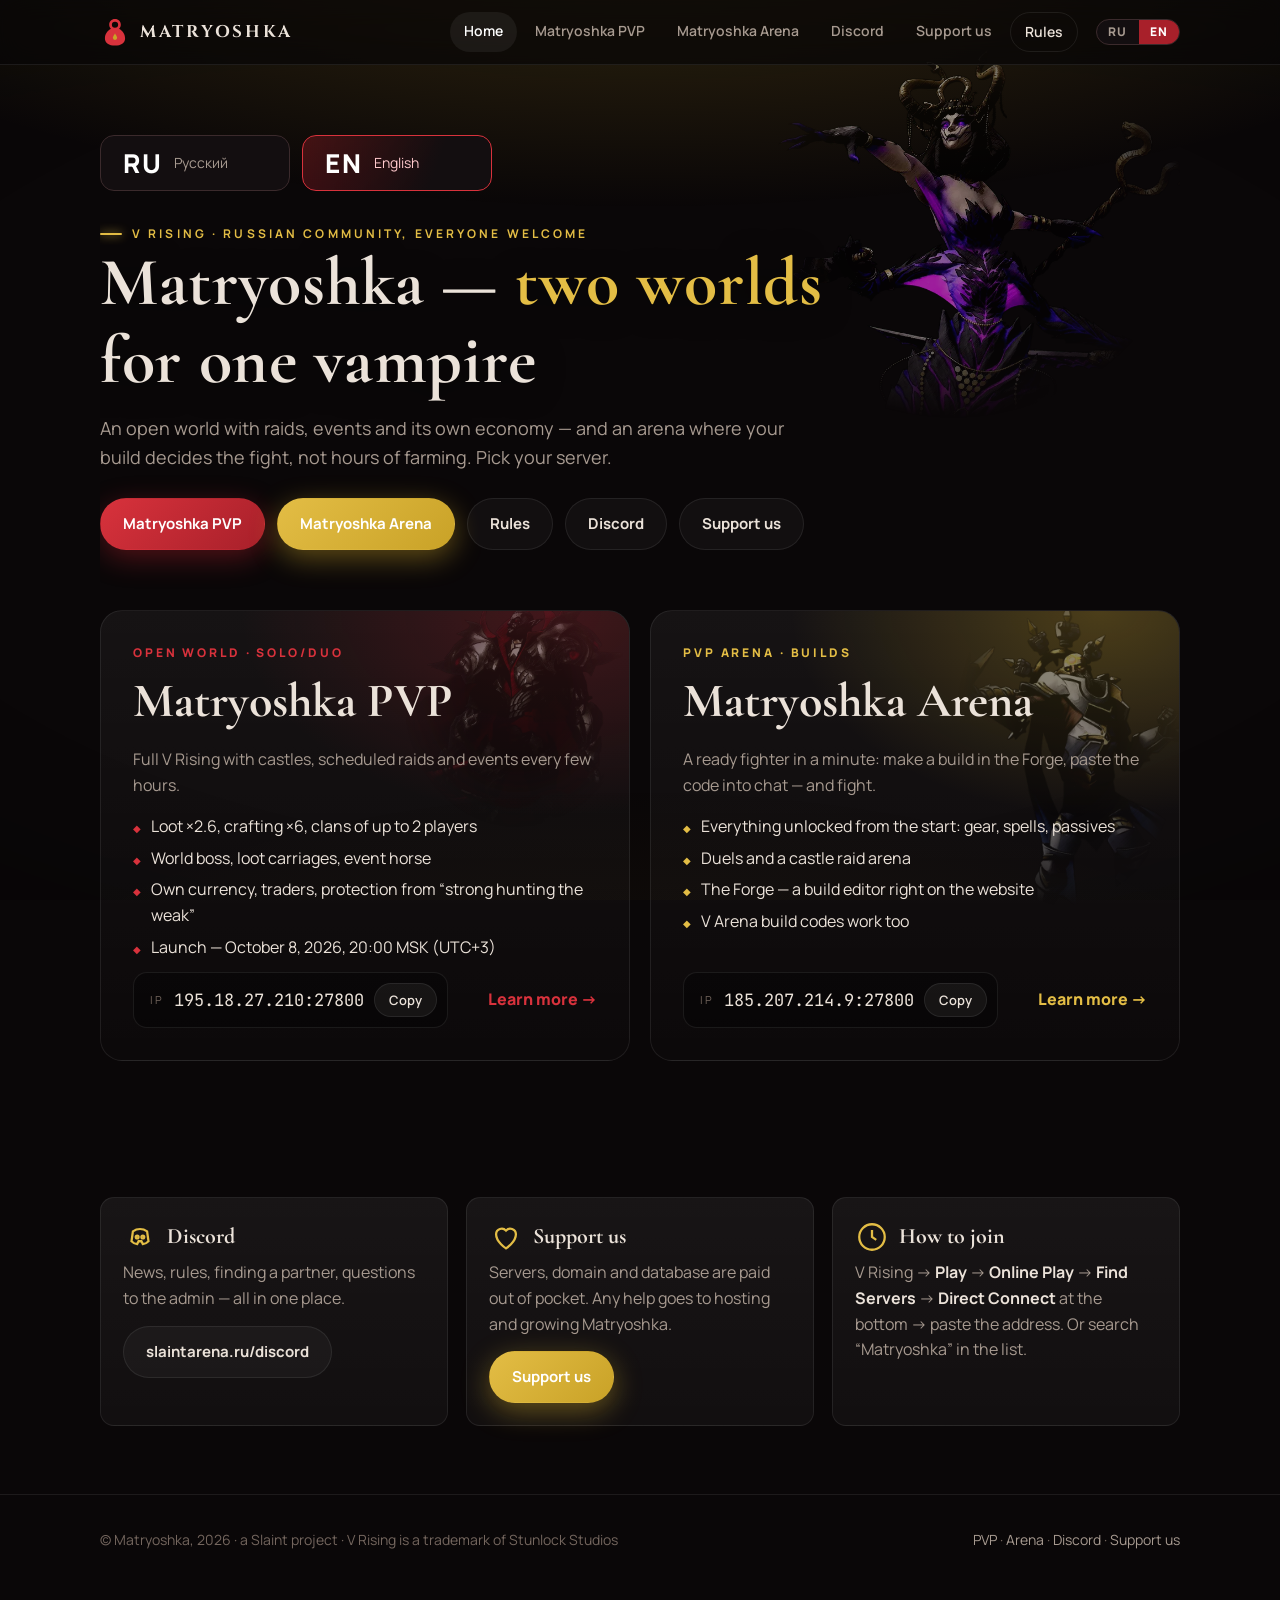
==== index.html @ ec55a661 "Сайт v2: новый облик, страница правил" ====
<!doctype html>
<html lang="ru">
<head>
<meta charset="utf-8">
<meta name="viewport" content="width=device-width, initial-scale=1">
<title>Матрёшка — серверы V Rising</title>
<meta name="description" content="Матрёшка — проект серверов V Rising: Матрёшка PVP (открытый мир) и Матрёшка Arena (PvP-арена с Кузницей сборок).">
<meta property="og:title" content="Матрёшка — серверы V Rising">
<meta property="og:description" content="Открытый мир PVP и арена. Адреса, ивенты, команды, Discord.">
<link rel="icon" href="assets/mark.svg" type="image/svg+xml">
<link rel="alternate" hreflang="ru" href="https://slaintarena.ru/">
<link rel="alternate" hreflang="en" href="https://slaintarena.ru/en/">
<link rel="preconnect" href="https://fonts.googleapis.com">
<link rel="stylesheet" href="https://fonts.googleapis.com/css2?family=Cinzel:wght@700&family=Cormorant+Garamond:wght@600;700&family=Manrope:wght@400;600;700;800&family=JetBrains+Mono:wght@500&display=swap">
<link rel="stylesheet" href="assets/site.css?v=20261006d">
</head>
<body class="home">
<svg width="0" height="0" style="position:absolute" aria-hidden="true">
  <symbol id="doll" viewBox="0 0 64 64">
    <path fill="currentColor" fill-rule="evenodd" d="M32 4C24.3 4 19.6 9.6 19.6 16.3c0 3.7 1.5 6.8 3.8 9C15.7 29.2 10.5 37 10.5 45.7 10.5 54.8 19.2 61 32 61s21.5-6.2 21.5-15.3c0-8.7-5.2-16.5-12.9-20.4 2.3-2.2 3.8-5.3 3.8-9C44.4 9.6 39.7 4 32 4zM25.3 16.6a6.7 6.2 0 1 1 13.4 0 6.7 6.2 0 1 1-13.4 0z"/>
    <path style="fill:var(--doll-drop,#0a0708)" d="M32 34.5c-1.2 3.4-4.6 6.3-4.6 9.8a4.6 4.6 0 0 0 9.2 0c0-3.5-3.4-6.4-4.6-9.8z"/>
  </symbol>
</svg>

<header class="top">
  <div class="wrap">
    <a class="brand" href="./"><svg class="brand-mark" style="color:var(--blood-lit)"><use href="#doll"/></svg><span class="brand-name">MATRYOSHKA</span></a>
    <button class="burger" aria-label="Меню">☰</button>
    <nav class="nav">
      <a href="./" class="on">Главная</a>
      <a href="pvp/" class="pvp-link">Матрёшка PVP</a>
      <a href="arena/" class="arena-link">Матрёшка Arena</a>
      <a href="discord/">Discord</a>
      <a href="https://www.donationalerts.com/r/sla1nt" target="_blank" rel="noopener">Поддержать проект</a>
      <a href="rules/" class="rules-link">Правила</a>
    </nav>
    <div class="lang-sw"><a href="./" data-lang="ru" class="on">RU</a><a href="en/" data-lang="en">EN</a></div>
  </div>
</header>

<main>
  <div class="wrap">
    <section class="hero">
      <img class="hero-art" src="assets/art/megara.webp" alt="" aria-hidden="true">
      <div class="lang-big" style="margin:0 0 26px"><a class="on" href="./" data-lang="ru"><b>RU</b><span>Русский</span></a><a href="en/" data-lang="en"><b>EN</b><span>English</span></a></div>
      <div class="kicker">V Rising · русскоязычный проект</div>
      <h1>Матрёшка — <span class="accent">два мира</span><br>одного вампира</h1>
      <p class="lead">Открытый мир с рейдами, ивентами и своей экономикой — и арена, где бой решает
        сборка, а не часы фарма. Выбирай свой сервер.</p>
      <div class="hero-actions">
        <a class="btn main" href="pvp/" style="--hue:var(--blood);--hue-lit:var(--blood-lit)">Матрёшка PVP</a>
        <a class="btn main" href="arena/">Матрёшка Arena</a>
        <a class="btn hero-rules" href="rules/">Правила</a>
        <a class="btn" href="discord/">Discord</a>
        <a class="btn" href="https://www.donationalerts.com/r/sla1nt" target="_blank" rel="noopener">Поддержать проект</a>
      </div>
    </section>

    <section style="padding-top:20px">
      <div class="projects">
        <a class="project p-pvp" href="pvp/">
          <img class="p-art" src="assets/art/dracula.webp" alt="" aria-hidden="true">
          <div class="tag">Открытый мир · Solo/Duo</div>
          <h2>Матрёшка PVP</h2>
          <p>Полный V Rising с замками, рейдами по расписанию и ивентами каждые несколько часов.</p>
          <ul>
            <li>Добыча ×2,6, крафт ×6, кланы до 2 игроков</li>
            <li>Мировой босс, повозки с добычей, ивент-лошадь</li>
            <li>Своя валюта, торговцы, защита от «сильных за слабыми»</li>
            <li>Старт — 8 октября 2026, 20:00 МСК</li>
          </ul>
          <div class="go">
            <div class="addr" onclick="event.preventDefault()"><span class="label">IP</span><span class="ip">195.18.27.210:27800</span><button class="copy" data-copy="195.18.27.210:27800">Копировать</button></div>
            <span class="more">Подробнее →</span>
          </div>
        </a>

        <a class="project p-arena" href="arena/">
          <img class="p-art" src="assets/art/solarus.webp" alt="" aria-hidden="true">
          <div class="tag">PvP-арена · сборки</div>
          <h2>Матрёшка Arena</h2>
          <p>Готовый боец за минуту: собери сборку в Кузнице, вставь код в чат — и в бой.</p>
          <ul>
            <li>Всё открыто сразу: снаряжение, заклинания, пассивки</li>
            <li>Дуэли и рейд-арена замков</li>
            <li>Кузница — конструктор сборки прямо на сайте</li>
            <li>Коды сборок V Arena тоже подходят</li>
          </ul>
          <div class="go">
            <div class="addr" onclick="event.preventDefault()"><span class="label">IP</span><span class="ip">185.207.214.9:27800</span><button class="copy" data-copy="185.207.214.9:27800">Копировать</button></div>
            <span class="more">Подробнее →</span>
          </div>
        </a>
      </div>
    </section>

    <section>
      <div class="grid g3">
        <div class="card">
          <h3><svg class="ico" viewBox="0 0 24 24" fill="none" stroke="currentColor" stroke-width="1.6"><path d="M7 8c3-2 7-2 10 0l1 7c-1 1-2 2-4 2l-1-2h-2l-1 2c-2 0-3-1-4-2z"/><circle cx="10" cy="12" r="1"/><circle cx="14" cy="12" r="1"/></svg>Discord</h3>
          <p>Новости, правила, поиск напарника, вопросы админу — всё в одном месте.</p>
          <p style="margin-top:14px"><a class="btn" href="discord/">slaintarena.ru/discord</a></p>
        </div>
        <div class="card">
          <h3><svg class="ico" viewBox="0 0 24 24" fill="none" stroke="currentColor" stroke-width="1.6"><path d="M12 20s-7-4.5-7-10a4 4 0 0 1 7-2.5A4 4 0 0 1 19 10c0 5.5-7 10-7 10z"/></svg>Поддержать проект</h3>
          <p>Сервера, домен и база оплачиваются из своего кармана. Любая помощь идёт на аренду и развитие Матрёшки.</p>
          <p style="margin-top:14px"><a class="btn main" href="https://www.donationalerts.com/r/sla1nt" target="_blank" rel="noopener">Поддержать проект</a></p>
        </div>
        <div class="card">
          <h3><svg class="ico" viewBox="0 0 24 24" fill="none" stroke="currentColor" stroke-width="1.6"><circle cx="12" cy="12" r="9"/><path d="M12 7v5l3 2"/></svg>Как зайти</h3>
          <p>V Rising → <b>Играть</b> → <b>Онлайн</b> → <b>Найти сервер</b> → внизу <b>Прямое подключение</b> → вставить адрес. Или найти «Matryoshka» в списке.</p>
        </div>
      </div>
    </section>
  </div>
</main>

<footer class="foot">
  <div class="wrap">
    <span>© Матрёшка, 2026 · проект Slaint · V Rising — торговая марка Stunlock Studios</span>
    <span><a href="pvp/">PVP</a> · <a href="arena/">Arena</a> · <a href="discord/">Discord</a> · <a href="https://www.donationalerts.com/r/sla1nt" target="_blank" rel="noopener">Поддержать проект</a></span>
  </div>
</footer>
<script src="assets/site.js?v=20261006d"></script>
</body>
</html>
---- assets/site.css ----
/* ---------------------------------------------------------------------------
   Матрёшка — общий облик сайта (06.10.2026).

   Продолжение Кузницы: почти чёрный тёплый фон, свет факела сверху, тонкие
   рамки с фаской. Два проекта — два цвета:
     PVP   — багровый (кровь, открытый мир);
     Arena — золото (арена, Кузница).
   Заголовки — Cormorant Garamond (кириллица; Cinzel из Кузницы её не знает),
   знак MATRYOSHKA — Cinzel, текст — Manrope, моноширинный — JetBrains Mono.
--------------------------------------------------------------------------- */
:root{
  --ground:#0a0708; --ground2:#060405;
  --surface:#130e10; --surface2:#1a1316; --raised:#241a1d;
  --line:#3b2a2c; --line-soft:#241a1c;
  --text:#ebe2d9; --muted:#a79a90; --dim:#74665e;
  --gold:#c9a227; --gold-lit:#e3bd45; --gold-dim:#8a6f22;
  --blood:#a8202a; --blood-lit:#d8323c;
  --hue:var(--gold); --hue-lit:var(--gold-lit);
  --r:3px;
  --wrap:1120px;
}
body.pvp{ --hue:var(--blood); --hue-lit:var(--blood-lit); }
body.arena{ --hue:var(--gold); --hue-lit:var(--gold-lit); }

*{box-sizing:border-box}
html{scroll-behavior:smooth; scroll-padding-top:76px}
body{
  margin:0; background:var(--ground); color:var(--text);
  font-family:Manrope,"Segoe UI",system-ui,sans-serif; font-size:16px; line-height:1.6;
  -webkit-font-smoothing:antialiased; overflow-x:hidden;
}
body::before{
  content:""; position:fixed; inset:0; pointer-events:none; z-index:0;
  background:
    radial-gradient(120% 60% at 50% -14%, color-mix(in srgb, var(--hue) 26%, transparent), transparent 62%),
    radial-gradient(90% 55% at 50% 120%, rgba(201,162,39,.06), transparent 60%),
    radial-gradient(140% 100% at 50% 50%, transparent 45%, rgba(0,0,0,.6));
}
a{color:var(--hue-lit); text-decoration:none}
a:hover{text-decoration:underline}
.wrap{max-width:var(--wrap); margin:0 auto; padding:0 20px; position:relative; z-index:1}
main{position:relative; z-index:1}

/* --- шапка --- */
.top{
  position:sticky; top:0; z-index:20;
  background:linear-gradient(to bottom, rgba(10,7,8,.96), rgba(10,7,8,.86));
  backdrop-filter:blur(6px); border-bottom:1px solid var(--line-soft);
}
.top .wrap{display:flex; align-items:center; gap:18px; height:64px}
.brand{display:flex; align-items:center; gap:10px; color:var(--text); text-decoration:none!important}
.brand-mark{width:30px; height:30px; flex:none; --doll-drop:var(--gold)}
.big-mark{--doll-drop:transparent}
.brand-name{font-family:Cinzel,Georgia,serif; font-weight:700; letter-spacing:.16em; font-size:17px}
.brand-sub{font-size:11px; letter-spacing:.24em; color:var(--hue-lit); text-transform:uppercase; margin-left:2px}
.nav{display:flex; gap:4px; margin-left:auto; flex-wrap:wrap}
.nav a{
  color:var(--muted); padding:8px 12px; border-radius:var(--r); font-size:14px; font-weight:600;
  text-decoration:none; transition:color .15s, background .15s;
}
.nav a:hover{color:var(--text); background:var(--surface2)}
.nav a.on{color:var(--text); background:var(--raised); box-shadow:inset 0 -2px 0 var(--hue)}
.nav a.pvp-link.on{box-shadow:inset 0 -2px 0 var(--blood-lit)}
.nav a.arena-link.on{box-shadow:inset 0 -2px 0 var(--gold)}
.burger{display:none; margin-left:auto; background:none; border:1px solid var(--line); color:var(--text);
  border-radius:var(--r); padding:6px 10px; font:inherit; cursor:pointer}

/* --- заголовки и текст --- */
h1,h2,h3{font-family:"Cormorant Garamond",Georgia,serif; font-weight:700; line-height:1.15; margin:0}
h1{font-size:clamp(40px, 6vw, 68px); letter-spacing:.01em}
h2{font-size:clamp(28px, 3.4vw, 38px); margin-bottom:6px}
h3{font-size:22px; margin-bottom:4px}
.kicker{font-size:12px; font-weight:700; letter-spacing:.26em; text-transform:uppercase; color:var(--hue-lit)}
.lead{font-size:18px; color:var(--muted); max-width:720px}
.muted{color:var(--muted)} .dim{color:var(--dim)}
.mono{font-family:"JetBrains Mono",monospace}
p{margin:.6em 0}

section{padding:56px 0; border-top:1px solid var(--line-soft)}
section:first-of-type{border-top:0}
.sec-head{margin-bottom:26px}
.sec-head p{margin:6px 0 0; color:var(--muted); max-width:760px}

/* --- главный экран --- */
.hero{padding:70px 0 40px; text-align:left}
.hero h1 .accent{color:var(--hue-lit)}
.hero .lead{margin-top:14px}
.hero-actions{display:flex; gap:12px; flex-wrap:wrap; margin-top:26px}

/* --- кнопки --- */
.btn{
  display:inline-flex; align-items:center; gap:8px; padding:12px 18px; border-radius:var(--r);
  border:1px solid var(--line); background:var(--surface2); color:var(--text); font-weight:700; font-size:15px;
  cursor:pointer; text-decoration:none!important; transition:border-color .15s, background .15s, transform .1s;
  font-family:inherit;
}
.btn:hover{border-color:var(--hue); background:var(--raised)}
.btn:active{transform:translateY(1px)}
.btn.main{background:linear-gradient(180deg, var(--hue-lit), var(--hue)); border-color:var(--hue-lit); color:#160c0d}
.btn.main:hover{filter:brightness(1.08)}
.btn svg{width:18px; height:18px}

/* --- карточки --- */
.card{
  position:relative; background:linear-gradient(180deg, var(--surface2), var(--surface));
  border:1px solid var(--line); border-radius:var(--r); padding:22px;
}
.card::before, .card::after{ /* уголки, как у ячеек в игре */
  content:""; position:absolute; width:10px; height:10px; border:1px solid var(--hue); opacity:.7;
}
.card::before{top:-1px; left:-1px; border-right:0; border-bottom:0}
.card::after{bottom:-1px; right:-1px; border-left:0; border-top:0}
.grid{display:grid; gap:16px}
.g2{grid-template-columns:repeat(2, minmax(0,1fr))}
.g3{grid-template-columns:repeat(3, minmax(0,1fr))}
.g4{grid-template-columns:repeat(4, minmax(0,1fr))}
.card h3{display:flex; align-items:center; gap:10px}
.card .ico{width:34px; height:34px; flex:none; color:var(--hue-lit)}
.card p{color:var(--muted); margin:.4em 0 0}
.card ul{margin:.5em 0 0; padding-left:1.1em; color:var(--muted)}
.card li{margin:.25em 0}
.card b, .card strong{color:var(--text)}

/* --- два проекта на главной --- */
.projects{display:grid; grid-template-columns:1fr 1fr; gap:20px}
.project{
  position:relative; overflow:hidden; display:flex; flex-direction:column; gap:12px;
  padding:32px; min-height:420px; border-radius:var(--r); border:1px solid var(--line);
  background:linear-gradient(180deg, var(--surface2), var(--ground2)); color:var(--text);
  text-decoration:none!important; transition:border-color .2s, transform .2s;
}
.project:hover{transform:translateY(-3px)}
.project.p-pvp{--hue:var(--blood); --hue-lit:var(--blood-lit)}
.project.p-arena{--hue:var(--gold); --hue-lit:var(--gold-lit)}
.project:hover{border-color:var(--hue)}
.project::before{
  content:""; position:absolute; inset:0; pointer-events:none;
  background:radial-gradient(90% 70% at 85% 0%, color-mix(in srgb, var(--hue) 30%, transparent), transparent 65%);
}
.project > *{position:relative}
.project .tag{font-size:12px; font-weight:800; letter-spacing:.24em; text-transform:uppercase; color:var(--hue-lit)}
.project h2{font-size:clamp(34px, 4vw, 48px)}
.project p{color:var(--muted); margin:0}
.project ul{margin:4px 0 0; padding:0; list-style:none; display:grid; gap:6px}
.project li{display:flex; gap:10px; color:var(--text)}
.project li::before{content:"◆"; color:var(--hue-lit); font-size:10px; margin-top:6px}
.project .go{margin-top:auto; display:flex; align-items:center; justify-content:space-between; gap:12px; flex-wrap:wrap}
.project .go span.more{font-weight:800; color:var(--hue-lit)}
.big-mark{position:absolute; right:-30px; bottom:-30px; width:240px; height:240px; opacity:.07; color:var(--hue-lit)}

/* --- адрес сервера --- */
.addr{
  display:flex; align-items:center; gap:10px; flex-wrap:wrap;
  background:var(--ground2); border:1px solid var(--line); border-radius:var(--r); padding:10px 12px;
}
.addr .label{font-size:11px; letter-spacing:.2em; text-transform:uppercase; color:var(--dim)}
.addr .ip{font-family:"JetBrains Mono",monospace; font-size:17px; color:var(--text)}
.copy{
  margin-left:auto; background:var(--raised); border:1px solid var(--line); color:var(--text);
  border-radius:var(--r); padding:6px 10px; font:600 13px Manrope,sans-serif; cursor:pointer;
}
.copy:hover{border-color:var(--hue)}
.copy.done{border-color:#4caf50; color:#9be29f}

/* --- факты (цифры сервера) --- */
.facts{display:grid; grid-template-columns:repeat(auto-fit, minmax(150px, 1fr)); gap:12px}
.fact{background:var(--surface); border:1px solid var(--line-soft); border-radius:var(--r); padding:14px 16px}
.fact .v{font-family:"Cormorant Garamond",Georgia,serif; font-size:32px; font-weight:700; color:var(--hue-lit); line-height:1}
.fact .k{font-size:13px; color:var(--muted); margin-top:6px}

/* --- шаги --- */
.steps{counter-reset:s; display:grid; gap:12px}
.step{counter-increment:s; display:grid; grid-template-columns:44px 1fr; gap:14px; align-items:start}
.step::before{
  content:counter(s); width:44px; height:44px; display:grid; place-items:center;
  font-family:"Cormorant Garamond",serif; font-size:24px; font-weight:700; color:var(--hue-lit);
  border:1px solid var(--hue); border-radius:var(--r); background:var(--surface);
}
.step b{display:block; font-size:17px}
.step span{color:var(--muted)}

/* --- расписание --- */
.sched{width:100%; border-collapse:collapse}
.sched th, .sched td{text-align:left; padding:12px 14px; border-bottom:1px solid var(--line-soft); vertical-align:top}
.sched th{font-size:12px; letter-spacing:.16em; text-transform:uppercase; color:var(--dim); font-weight:700}
.sched td.t{font-family:"JetBrains Mono",monospace; white-space:nowrap; color:var(--text)}
.sched .ev{font-weight:700}
.sched .sub{color:var(--muted); font-size:14px}
.chip{display:inline-block; font-family:"JetBrains Mono",monospace; font-size:13px; padding:2px 8px; margin:2px 4px 2px 0;
  border:1px solid var(--line); border-radius:var(--r); background:var(--ground2); color:var(--text)}
.chip.next{border-color:var(--hue-lit); color:var(--hue-lit); box-shadow:0 0 0 1px color-mix(in srgb, var(--hue) 40%, transparent)}
.next-box{display:flex; align-items:center; gap:14px; flex-wrap:wrap; margin-bottom:16px}
.next-box .when{font-family:"JetBrains Mono",monospace; color:var(--hue-lit)}

/* --- команды --- */
.cmd-tools{display:flex; gap:10px; flex-wrap:wrap; align-items:center; margin-bottom:14px}
.search{
  flex:1 1 260px; background:var(--ground2); border:1px solid var(--line); border-radius:var(--r);
  color:var(--text); padding:11px 14px; font:inherit;
}
.search:focus{outline:none; border-color:var(--hue)}
.filter{background:var(--surface2); border:1px solid var(--line); color:var(--muted); border-radius:var(--r);
  padding:8px 12px; font:600 13px Manrope,sans-serif; cursor:pointer}
.filter.on, .filter:hover{color:var(--text); border-color:var(--hue)}
.cmds{display:grid; gap:10px}
.cmd-group h3{margin:18px 0 10px; font-size:20px; color:var(--text)}
.cmd{
  display:grid; grid-template-columns:minmax(170px, 260px) 1fr; gap:16px; align-items:start;
  background:var(--surface); border:1px solid var(--line-soft); border-radius:var(--r); padding:12px 14px;
}
.cmd code{font-family:"JetBrains Mono",monospace; font-size:14px; color:var(--hue-lit); word-break:break-word}
.cmd code .arg{color:var(--muted)}
.cmd .al{display:block; font-size:12px; color:var(--dim); margin-top:3px}
.cmd .d{color:var(--muted)}
.cmd .d b{color:var(--text)}
.cmd-empty{color:var(--dim); padding:16px 0; display:none}

/* --- заметки --- */
.note{border-left:3px solid var(--hue); background:var(--surface); padding:12px 16px; border-radius:0 var(--r) var(--r) 0; color:var(--muted)}
.note b{color:var(--text)}
.badge{display:inline-block; font-size:11px; font-weight:800; letter-spacing:.14em; text-transform:uppercase;
  padding:3px 8px; border-radius:var(--r); border:1px solid var(--hue); color:var(--hue-lit); vertical-align:middle}
.badge.soon{border-color:var(--line); color:var(--dim)}

/* --- подвал --- */
.foot{border-top:1px solid var(--line-soft); padding:34px 0 50px; color:var(--dim); font-size:14px; position:relative; z-index:1}
.foot .wrap{display:flex; gap:18px; flex-wrap:wrap; align-items:center; justify-content:space-between}
.foot a{color:var(--muted)}

/* --- шапка: меню в «бургер», когда пункты с переключателем языка не влезают в строку (06.10) --- */
@media (max-width: 1080px){
  .burger{display:block}
  .nav{display:none; position:absolute; top:64px; left:0; right:0; flex-direction:column; gap:0;
    background:rgba(10,7,8,.98); border-bottom:1px solid var(--line); padding:8px 16px 14px}
  .nav.open{display:flex}
  .nav a{padding:12px 8px}
}

/* --- телефоны --- */
@media (max-width: 900px){
  .projects, .g3, .g4{grid-template-columns:1fr}
  .g2{grid-template-columns:1fr}
  .cmd{grid-template-columns:1fr; gap:6px}
}
@media (max-width: 760px){
  .wrap{padding:0 16px}
  .project{padding:24px; min-height:0}
  section{padding:42px 0}
  .hero{padding:48px 0 28px}
  .sched th:nth-child(3), .sched td:nth-child(3){display:none}
}

/* Язык (06.10): переключатель в шапке и крупный выбор на главной. */
.lang-sw{display:inline-flex; flex:none; border:1px solid var(--line); border-radius:999px; overflow:hidden; background:var(--surface)}
.lang-sw a{padding:6px 11px; font:800 12px/1 Manrope,sans-serif; letter-spacing:.1em; color:var(--muted); text-decoration:none!important}
.lang-sw a:hover{color:var(--text)}
.lang-sw a.on{background:var(--blood); color:#fff}
.lang-big{display:flex; gap:12px; flex-wrap:wrap; margin-top:26px}
.lang-big a{display:flex; align-items:center; gap:12px; min-width:190px; padding:14px 22px; border:1px solid var(--line); border-radius:14px;
  background:var(--surface); color:var(--text); text-decoration:none!important; transition:border-color .15s, transform .15s}
.lang-big a:hover{border-color:var(--blood-lit); transform:translateY(-2px)}
.lang-big a.on{border-color:var(--blood-lit); background:linear-gradient(110deg,rgba(168,32,42,.35),var(--surface) 70%)}
.lang-big b{font:800 26px/1 Manrope,sans-serif; letter-spacing:.06em; color:#fff}
.lang-big span{font-size:14px; color:var(--muted)}
.lang-big a.on span{color:#ffc9cc}
@media (max-width: 760px){
  .top .wrap{gap:10px}
  .lang-sw a{padding:6px 9px}
}
@media (max-width: 420px){
  .brand-sub{display:none}
  .brand-name{font-size:15px; letter-spacing:.12em}
}

/* ===========================================================================
   Облик v2 (06.10.2026, Алексей: «крутым, современным, не перегруженным»).
   Скругления вместо фасок, стеклянные карточки без уголков, больше воздуха между
   разделами, крупный арт босса на первом экране, кнопки-«таблетки» со свечением.
   Классы прежние — страницы правятся мало.
=========================================================================== */
:root{ --r:14px; --glass:rgba(255,255,255,.035); --glass2:rgba(255,255,255,.06); --edge:rgba(255,255,255,.08); }

section{padding:68px 0; border-top:0}
.sec-head{margin-bottom:32px}
.sec-head h2{letter-spacing:.005em}
.kicker{display:inline-flex; align-items:center; gap:10px}
.kicker::before{content:""; width:22px; height:2px; border-radius:2px; background:var(--hue-lit); box-shadow:0 0 10px var(--hue-lit)}

/* шапка */
.top{background:rgba(8,6,7,.72); backdrop-filter:blur(14px) saturate(1.2); border-bottom:1px solid var(--edge)}
.nav a{border-radius:999px; padding:8px 14px}
.nav a.on{background:var(--glass2); box-shadow:none; color:#fff}
.nav a.rules-link{color:var(--text); border:1px solid var(--edge)}
.nav a.rules-link:hover{border-color:var(--hue)}

/* кнопки */
.btn{border-radius:999px; padding:13px 22px; border-color:var(--edge); background:var(--glass)}
.btn:hover{background:var(--glass2); border-color:var(--hue)}
.btn.main{color:#fff; background:linear-gradient(135deg, var(--hue-lit), var(--hue)); border-color:transparent;
  box-shadow:0 8px 28px color-mix(in srgb, var(--hue) 45%, transparent)}
.btn.main:hover{filter:brightness(1.1); box-shadow:0 10px 36px color-mix(in srgb, var(--hue) 60%, transparent)}
body.arena .btn.main, .p-arena .btn.main{color:#1a1206}

/* карточки: стекло, без уголков */
.card{background:linear-gradient(180deg, var(--glass2), var(--glass)); border:1px solid var(--edge); border-radius:var(--r);
  transition:border-color .2s, transform .2s, box-shadow .2s}
.card::before, .card::after{display:none}
.card:hover{border-color:color-mix(in srgb, var(--hue) 55%, transparent); box-shadow:0 14px 40px rgba(0,0,0,.35)}
.grid{gap:18px}

/* адрес, цифры, чипы, заметки */
.addr{border-radius:14px; background:rgba(0,0,0,.35); border-color:var(--edge); padding:10px 10px 10px 16px}
.copy{border-radius:999px; padding:7px 14px; background:var(--glass2); border-color:var(--edge)}
.fact{border-radius:var(--r); background:var(--glass); border-color:var(--edge)}
.chip{border-radius:8px; background:rgba(0,0,0,.3); border-color:var(--edge)}
.note{border-radius:0 12px 12px 0; background:var(--glass)}
.badge{border-radius:999px}
.step::before{border-radius:12px; background:var(--glass)}

/* главный экран с артом босса */
.hero, .hero2{position:relative; overflow-x:clip}
.hero-art{position:absolute; z-index:0; pointer-events:none; right:-2%; top:-30px; width:min(46%, 560px); opacity:.6;
  -webkit-mask-image:radial-gradient(60% 62% at 50% 40%, #000 40%, transparent 78%);
          mask-image:radial-gradient(60% 62% at 50% 40%, #000 40%, transparent 78%);
  filter:saturate(1.05) contrast(1.05)}
.hero > *:not(.hero-art), .hero2 > *:not(.hero-art){position:relative; z-index:1}
.hero h1{text-shadow:0 4px 30px rgba(0,0,0,.6)}

/* PVP: Дракула фоном в карточке вайпа */
.wipe{overflow:hidden}
.wipe-art{position:absolute; right:-40px; top:-30px; height:150%; opacity:.42; pointer-events:none;
  -webkit-mask-image:linear-gradient(90deg, transparent, #000 45%); mask-image:linear-gradient(90deg, transparent, #000 45%)}
.wipe > *:not(.wipe-art){position:relative}

/* проекты на главной: арт в карточке */
.project{border-radius:22px; border-color:var(--edge); background:linear-gradient(180deg, rgba(255,255,255,.05), rgba(255,255,255,.01))}
.project:hover{box-shadow:0 20px 60px color-mix(in srgb, var(--hue) 25%, transparent)}
.project .p-art{position:absolute; right:-10px; top:-20px; width:46%; opacity:.4; pointer-events:none; transition:opacity .3s, transform .3s;
  -webkit-mask-image:radial-gradient(60% 60% at 50% 40%, #000 35%, transparent 78%);
          mask-image:radial-gradient(60% 60% at 50% 40%, #000 35%, transparent 78%)}
.project:hover .p-art{opacity:.6; transform:scale(1.03)}
.big-mark{display:none}

/* команды: две колонки на широком экране, тише */
.cmds{grid-template-columns:repeat(2, minmax(0,1fr)); gap:14px 18px; align-items:start}
.cmd-group{display:grid; gap:8px; align-content:start}
.cmd-group h3{margin:6px 0 4px}
.cmd{grid-template-columns:1fr; gap:4px; border-radius:12px; background:var(--glass); border-color:var(--edge)}
.cmd-empty{grid-column:1 / -1}
.search{border-radius:999px; background:rgba(0,0,0,.35); border-color:var(--edge); padding:12px 18px}
.filter{border-radius:999px; background:var(--glass); border-color:var(--edge)}

/* подвал */
.foot{border-top:1px solid var(--edge)}

/* «Все правила →» и прочие ссылки-стрелки */
.more-link{display:inline-flex; align-items:center; gap:8px; font-weight:800; color:var(--hue-lit)}
.more-link:hover{gap:12px; text-decoration:none}

/* страница правил */
.rules-tabs{display:flex; gap:8px; flex-wrap:wrap; margin:6px 0 28px}
.rules-tabs a{padding:9px 16px; border-radius:999px; border:1px solid var(--edge); background:var(--glass); color:var(--muted); font-weight:700; font-size:14px}
.rules-tabs a:hover{color:#fff; border-color:var(--hue); text-decoration:none}
.yn{display:grid; grid-template-columns:1fr 1fr; gap:18px}
.yn .card h3{font-family:Manrope,sans-serif; font-size:15px; font-weight:800; letter-spacing:.14em; text-transform:uppercase}
.yn .yes h3{color:#7ee08a} .yn .no h3{color:#ff6b72}
.yn .yes{border-color:rgba(126,224,138,.25)} .yn .no{border-color:rgba(255,107,114,.25)}
.yn ul{list-style:none; padding:0; margin:10px 0 0; display:grid; gap:10px}
.yn li{display:grid; grid-template-columns:22px 1fr; gap:8px; color:var(--text)}
.yn .yes li::before{content:"✓"; color:#7ee08a; font-weight:800}
.yn .no li::before{content:"✕"; color:#ff6b72; font-weight:800}
.yn li small{display:block; color:var(--muted); font-size:13.5px}
.draft{display:inline-block; font-size:11px; font-weight:800; letter-spacing:.14em; text-transform:uppercase; padding:4px 10px;
  border-radius:999px; border:1px dashed var(--line); color:var(--dim)}
.rule-list{counter-reset:r; display:grid; gap:12px}
.rule-list .card{display:grid; grid-template-columns:44px 1fr; gap:14px; align-items:start; counter-increment:r}
.rule-list .card::before{display:grid; content:counter(r); position:static; width:44px; height:44px; place-items:center; border:1px solid var(--edge);
  border-radius:12px; font:800 18px Manrope,sans-serif; color:var(--hue-lit); background:rgba(0,0,0,.3); opacity:1}
.rule-list .card h3{font-size:20px}

@media (max-width: 900px){
  .cmds{grid-template-columns:1fr}
  .yn{grid-template-columns:1fr}
  .hero-art{width:70%; right:0; top:-10px; opacity:.3}
  .project .p-art{width:60%; opacity:.25}
}
@media (max-width: 760px){
  section{padding:56px 0}
}
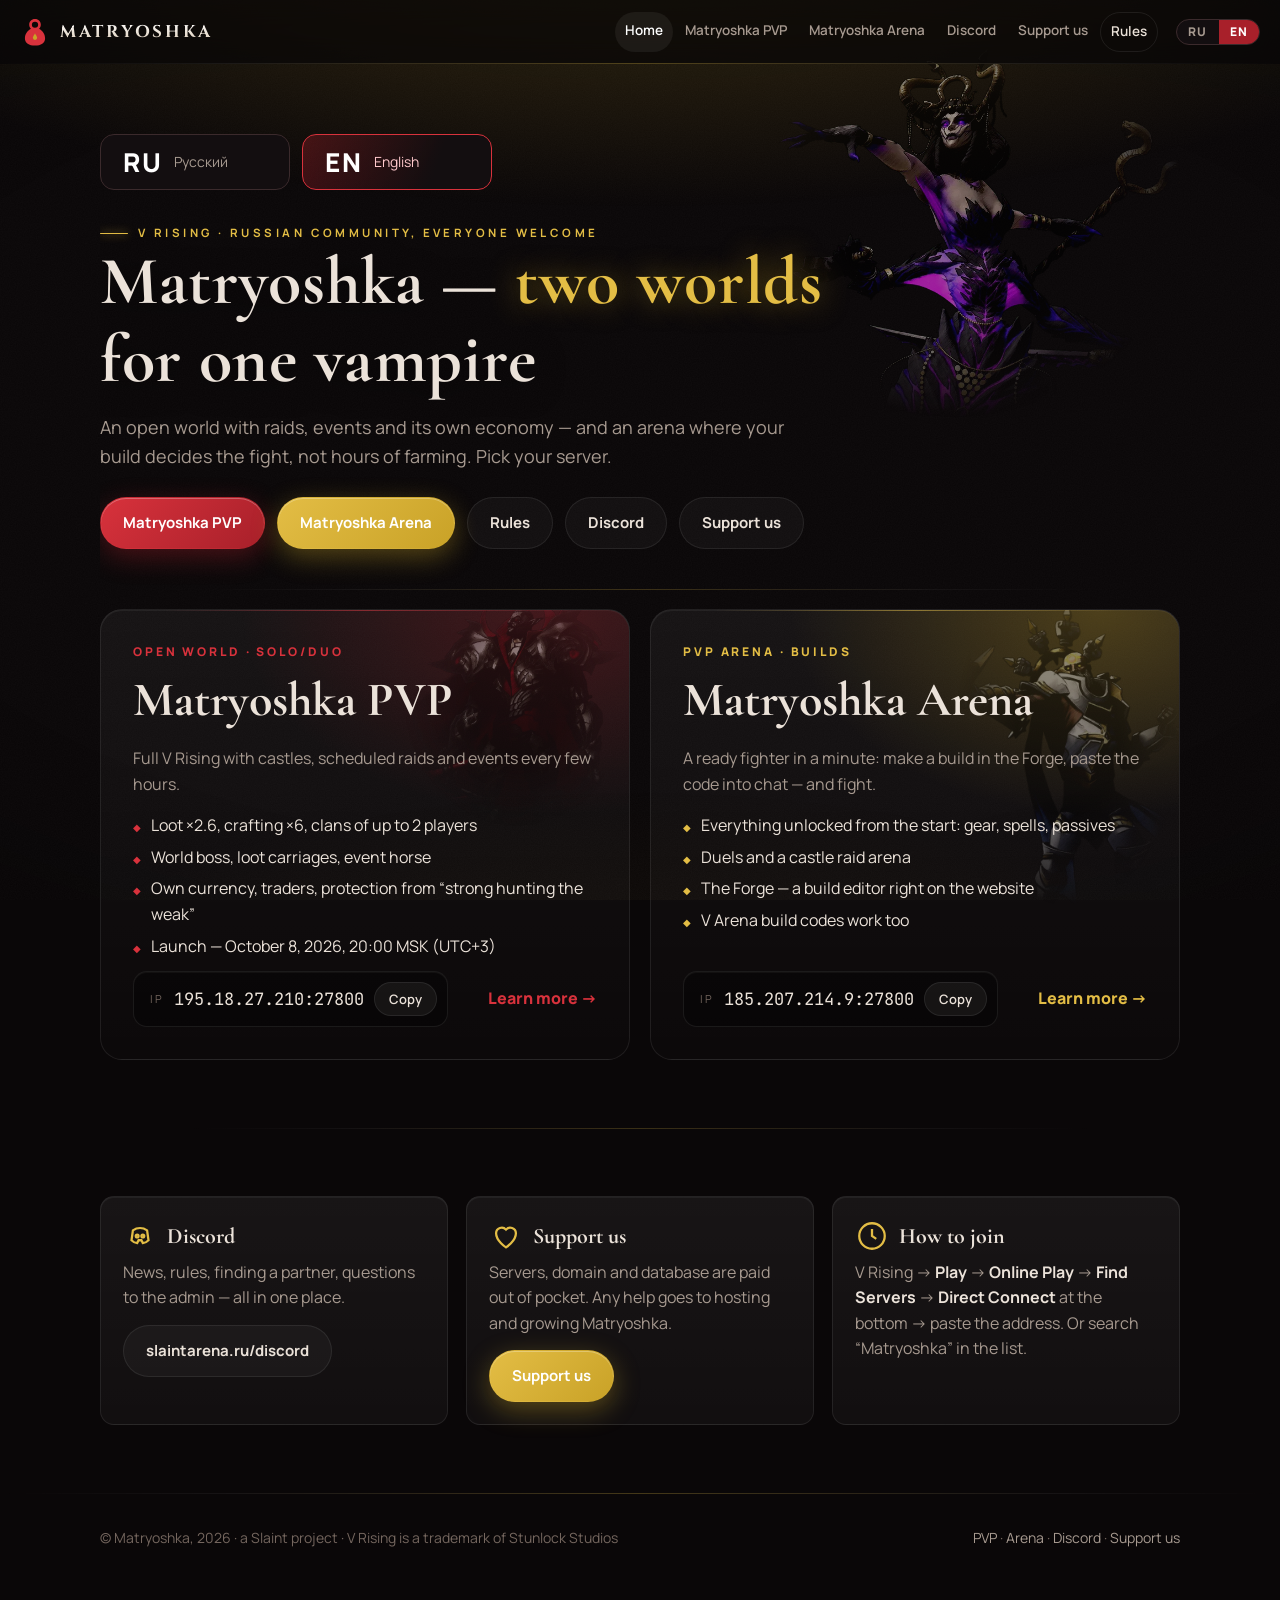
==== commit c6624df5: "Облик v3: дороже и спокойнее; .kit для новичков в расписании Co-Authored-By: Claude Opus 5.5 <norepl" ====
--- a/index.html
+++ b/index.html
@@ -12,7 +12,7 @@
 <link rel="alternate" hreflang="en" href="https://slaintarena.ru/en/">
 <link rel="preconnect" href="https://fonts.googleapis.com">
 <link rel="stylesheet" href="https://fonts.googleapis.com/css2?family=Cinzel:wght@700&family=Cormorant+Garamond:wght@600;700&family=Manrope:wght@400;600;700;800&family=JetBrains+Mono:wght@500&display=swap">
-<link rel="stylesheet" href="assets/site.css?v=20261006d">
+<link rel="stylesheet" href="assets/site.css?v=20261007a">
 </head>
 <body class="home">
 <svg width="0" height="0" style="position:absolute" aria-hidden="true">
@@ -121,6 +121,6 @@
     <span><a href="pvp/">PVP</a> · <a href="arena/">Arena</a> · <a href="discord/">Discord</a> · <a href="https://www.donationalerts.com/r/sla1nt" target="_blank" rel="noopener">Поддержать проект</a></span>
   </div>
 </footer>
-<script src="assets/site.js?v=20261006d"></script>
+<script src="assets/site.js?v=20261007a"></script>
 </body>
 </html>
--- a/assets/site.css
+++ b/assets/site.css
@@ -387,3 +387,181 @@
 @media (max-width: 760px){
   section{padding:56px 0}
 }
+
+/* команды плотнее (06.10): меньше отступы, псевдоним в строку с командой, логистика — строками */
+.cmd{padding:10px 14px}
+.cmd .al{display:inline; margin-left:8px}
+.cmd .d{font-size:14.5px; line-height:1.45}
+.cmd-group.wide{grid-column:1 / -1}
+.cmd-mini{display:grid; grid-template-columns:repeat(2, minmax(0,1fr)); gap:6px 14px}
+.cmd.row{display:flex; gap:12px; align-items:baseline; padding:8px 14px}
+.cmd.row code{flex:none; min-width:112px}
+.cmd.row .d{font-size:14px}
+@media (max-width: 900px){ .cmd-mini{grid-template-columns:1fr} .cmd.row{flex-wrap:wrap} }
+
+/* Значок события на карте игры (06.10) */
+.mapic{display:inline-flex; align-self:flex-start; align-items:center; gap:6px; font-size:12.5px; color:var(--muted); background:rgba(0,0,0,.3); border:1px solid var(--edge); border-radius:999px; padding:3px 11px}
+.mapic b{color:var(--text)}
+/* Правила (06.10): пункты в две колонки на широком экране */
+@media (min-width: 901px){ .rule-list{grid-template-columns:repeat(2, minmax(0,1fr))} }
+
+/* ===========================================================================
+   Облик v3 (07.10.2026, Алексей: «дорого, эффектно, стильно — но не перегружено»).
+   Спокойнее иерархия, одинаковые карточки, тонкие линии вместо громких цветов,
+   мягкая глубина (зерно, верхний блик карточек), числа — прописными цифрами.
+   Движение — только при prefers-reduced-motion: no-preference; без JS всё видно сразу.
+=========================================================================== */
+:root{
+  --hair:linear-gradient(90deg, transparent, rgba(255,255,255,.09) 18%, color-mix(in srgb, var(--hue-lit) 45%, transparent) 50%, rgba(255,255,255,.09) 82%, transparent);
+  --ease:cubic-bezier(.2,.7,.2,1);
+}
+::selection{background:color-mix(in srgb, var(--hue) 70%, transparent); color:#fff}
+
+/* зерно поверх фона: одна плитка SVG, без размытия и смешивания слоёв */
+body::after{
+  content:""; position:fixed; inset:0; pointer-events:none; z-index:0; opacity:.05;
+  background-image:url("data:image/svg+xml,%3Csvg xmlns='http://www.w3.org/2000/svg' width='180' height='180'%3E%3Cfilter id='n'%3E%3CfeTurbulence type='fractalNoise' baseFrequency='.85' numOctaves='2' stitchTiles='stitch'/%3E%3CfeColorMatrix values='0 0 0 0 1 0 0 0 0 1 0 0 0 0 1 0 0 0 .55 0'/%3E%3C/filter%3E%3Crect width='180' height='180' filter='url(%23n)'/%3E%3C/svg%3E");
+}
+
+/* числа: прописные цифры вместо «старинных» — ровнее в отсчётах и столбцах */
+h1, h2, h3, .fact .v, .step::before, .stop .t, .er .v, .wipe .date, .spend .when .t, .art-deal .n{font-variant-numeric:lining-nums}
+.chip, .ip, #countdown, .next-hot .cd, .sched td.t{font-variant-numeric:tabular-nums}
+
+/* --- шапка: шире содержимого, в одну строку, тонкая светящаяся черта снизу --- */
+.top{border-bottom:0; transition:background .3s}
+.top::after{content:""; position:absolute; left:0; right:0; bottom:0; height:1px; background:var(--hair); opacity:.7; pointer-events:none}
+.top.scrolled{background:rgba(8,6,7,.9)}
+.top .wrap{max-width:1320px}
+.nav{flex-wrap:nowrap; gap:2px}
+.nav a{white-space:nowrap}
+@media (min-width: 1081px) and (max-width: 1320px){
+  .nav a{padding:8px 10px; font-size:13.5px}
+}
+.brand-name{background:linear-gradient(180deg, #fff 10%, #d6c4ad 95%); -webkit-background-clip:text; background-clip:text; color:transparent}
+.burger{border-color:var(--edge); border-radius:999px; padding:6px 13px; background:var(--glass)}
+/* пункты не влезли в строку (класс ставит site.js) — то же меню, что на узком экране */
+.top.compact .burger{display:block}
+.top.compact .nav{display:none; position:absolute; top:64px; left:0; right:0; flex-direction:column; gap:0;
+  background:rgba(10,7,8,.98); border-bottom:1px solid var(--line); padding:8px 16px 14px}
+.top.compact .nav.open{display:flex}
+.top.compact .nav a{padding:12px 8px; font-size:14px}
+.top.compact .nav.open, .nav.open{background:linear-gradient(180deg, #0e0a0b, #080607); box-shadow:0 24px 50px rgba(0,0,0,.55)}
+
+/* --- разделы: тонкая линия-разделитель, спокойные заголовки --- */
+main section{position:relative}
+main section + section::before{content:""; position:absolute; top:0; left:8%; right:8%; height:1px; background:var(--hair); opacity:.5; pointer-events:none}
+main section.hero2::before{display:none}
+.sec-head h2{margin-top:10px; text-wrap:balance}
+.sec-head p{line-height:1.65}
+.kicker{letter-spacing:.3em; font-size:11.5px}
+.kicker::before{width:28px; height:1px; box-shadow:0 0 8px var(--hue-lit)}
+.lead{text-wrap:pretty}
+
+h1 .accent, h2 .accent{color:var(--hue-lit); text-shadow:0 0 28px color-mix(in srgb, var(--hue) 55%, transparent)}
+
+/* --- карточки: верхний блик, мягкий подъём при наведении --- */
+.card, .fact, .cmd{box-shadow:inset 0 1px 0 rgba(255,255,255,.05)}
+.card{transition:border-color .25s, transform .3s var(--ease), box-shadow .25s}
+@media (hover:hover){
+  .card:hover{transform:translateY(-2px); box-shadow:inset 0 1px 0 rgba(255,255,255,.07), 0 16px 40px rgba(0,0,0,.4)}
+  .cmd{transition:border-color .2s}
+  .cmd:hover{border-color:color-mix(in srgb, var(--hue) 40%, transparent)}
+}
+
+/* --- кнопки: внутренний блик, тень тише --- */
+.btn{transition:border-color .2s, background .2s, transform .2s var(--ease), box-shadow .2s, filter .2s}
+.btn.main{box-shadow:inset 0 1px 0 rgba(255,255,255,.28), 0 8px 26px color-mix(in srgb, var(--hue) 38%, transparent)}
+.btn.main:hover{box-shadow:inset 0 1px 0 rgba(255,255,255,.32), 0 12px 34px color-mix(in srgb, var(--hue) 55%, transparent)}
+@media (hover:hover){ .btn:hover{transform:translateY(-1px)} }
+.copy{transition:border-color .2s, background .2s}
+.addr{box-shadow:inset 0 1px 0 rgba(255,255,255,.04)}
+
+/* --- подвал --- */
+.foot{border-top:0}
+.foot::before{content:""; position:absolute; top:0; left:0; right:0; height:1px; background:var(--hair); opacity:.6}
+
+/* --- проекты на главной: светящаяся кромка сверху --- */
+.project{box-shadow:inset 0 1px 0 rgba(255,255,255,.06)}
+.project::after{content:""; position:absolute; top:0; left:12%; right:12%; height:1px; pointer-events:none;
+  background:linear-gradient(90deg, transparent, var(--hue-lit), transparent); opacity:.5; transition:opacity .3s}
+.project:hover::after{opacity:1}
+
+/* ---------------------------------------------------------------------------
+   PVP. Селекторы через body.pvp / #map — сильнее встроенных стилей страницы,
+   поэтому правки одни на обе версии языка и переживают пересборку карты.
+--------------------------------------------------------------------------- */
+/* полосы «вся карта / путевые точки» — стекло с золотой кромкой */
+body.pvp .open-start div{background:linear-gradient(90deg, rgba(255,200,61,.09), rgba(255,255,255,.02) 70%);
+  border-color:rgba(255,200,61,.28); box-shadow:inset 0 1px 0 rgba(255,236,180,.07); padding:14px 16px}
+body.pvp .open-start svg{filter:drop-shadow(0 0 8px rgba(255,200,61,.35))}
+
+/* карта — в той же рамке, что карточки */
+#map .mp-box{border-radius:var(--r); border-color:var(--edge); box-shadow:inset 0 1px 0 rgba(255,255,255,.05), 0 24px 60px rgba(0,0,0,.45)}
+#map .mp-layer{background:var(--glass); border-color:var(--edge); transition:border-color .2s, color .2s}
+#map .mp-layer.on{border-color:color-mix(in srgb, var(--hue-lit) 60%, transparent)}
+#map .mp-list summary:hover{color:var(--text)}
+
+/* карточка вайпа: дышащая кромка и «живая» точка у отсчёта */
+body.pvp .wipe{border-color:rgba(216,50,60,.32); padding:26px 28px;
+  box-shadow:inset 0 1px 0 rgba(255,255,255,.06), 0 20px 60px rgba(120,10,20,.22)}
+body.pvp .wipe .date{font-size:50px}
+body.pvp .wipe .date em{text-shadow:0 0 24px rgba(216,50,60,.55)}
+body.pvp .wipe #countdown{display:flex; align-items:center; gap:10px}
+body.pvp .wipe #countdown::before{content:""; flex:none; width:8px; height:8px; border-radius:50%; background:#ff4b55; box-shadow:0 0 8px rgba(255,75,85,.8)}
+body.pvp .wipe .next{border-top:1px solid var(--edge); padding-top:12px; margin-top:14px}
+
+/* дорога открытия: остановки — стеклянные, как карточки */
+body.pvp .road{gap:10px}
+body.pvp .road:before{width:1px; left:7.5px; opacity:.85}
+body.pvp .stop{background:linear-gradient(180deg, var(--glass2), var(--glass)); border-color:var(--edge); padding:16px 20px; box-shadow:inset 0 1px 0 rgba(255,255,255,.05)}
+body.pvp .stop:before{box-shadow:0 0 0 4px var(--ground)}
+body.pvp .stop.key{border-color:rgba(255,200,61,.3); background:linear-gradient(90deg, rgba(255,200,61,.09), rgba(255,255,255,.02) 55%)}
+body.pvp .stop.key:before{box-shadow:0 0 0 4px var(--ground), 0 0 12px #ffc83d}
+body.pvp .stop.kit{border-color:rgba(95,211,138,.26); background:linear-gradient(90deg, rgba(80,200,120,.08), rgba(255,255,255,.02) 55%)}
+body.pvp .boss img{transition:transform .25s var(--ease)}
+@media (hover:hover){ body.pvp .boss:hover img{transform:translateY(-2px) scale(1.04)} }
+
+/* экономика и механики: те же кромки, без лишней яркости */
+body.pvp .er{border-top-color:var(--edge)}
+body.pvp .spend{border-color:rgba(255,200,61,.26)}
+body.pvp .art-deal{border-color:rgba(255,200,61,.3); background:linear-gradient(90deg, rgba(255,200,61,.08), rgba(255,200,61,.02))}
+body.pvp .goods span, body.pvp .flow span{background:var(--glass); border-color:var(--edge)}
+body.pvp .tag{background:rgba(0,0,0,.25)}
+body.pvp .ev2 .loot{border-top-color:var(--edge)}
+body.pvp .feat .wide{border-color:rgba(216,50,60,.3); background:radial-gradient(90% 120% at 0 0, rgba(200,30,45,.16), transparent 60%), linear-gradient(180deg, var(--glass2), var(--glass))}
+body.pvp .feat .card h3, body.pvp .pv .card h3, body.pvp .ev2 h3, body.pvp .econ h3{font-size:22px}
+body.pvp .feat .ico{border-color:rgba(216,50,60,.55); box-shadow:0 6px 18px rgba(0,0,0,.45)}
+
+/* ближайший ивент: глубже и спокойнее, светящаяся кромка сверху */
+body.pvp .next-hot{position:relative; overflow:hidden; padding:26px 30px; border-color:rgba(216,50,60,.45);
+  background:radial-gradient(80% 140% at 0% 0%, rgba(168,32,42,.42), transparent 60%), linear-gradient(110deg, #2a0b10, #170c0f 60%, #120d0f);
+  box-shadow:inset 0 1px 0 rgba(255,255,255,.07), 0 18px 50px rgba(120,10,20,.26)}
+body.pvp .next-hot::after{content:""; position:absolute; top:0; left:10%; right:10%; height:1px; background:linear-gradient(90deg, transparent, #ff6b72, transparent); opacity:.75}
+body.pvp .next-hot .cd{text-shadow:0 0 22px rgba(255,90,100,.55)}
+
+/* мягкое движение — только тем, кто его не отключал */
+@media (prefers-reduced-motion: no-preference){
+  body.pvp .wipe #countdown::before{animation:live 2.4s ease-out infinite}
+  body.pvp .wipe{animation:glow 6s ease-in-out infinite}
+  body.pvp .next-hot .cd span{animation:breathe 4.5s ease-in-out infinite}
+}
+@keyframes live{ 0%{box-shadow:0 0 0 0 rgba(255,75,85,.6)} 70%,100%{box-shadow:0 0 0 9px rgba(255,75,85,0)} }
+@keyframes glow{ 0%,100%{border-color:rgba(216,50,60,.28)} 50%{border-color:rgba(216,50,60,.6)} }
+@keyframes breathe{ 0%,100%{opacity:1} 50%{opacity:.8} }
+
+/* --- появление при прокрутке: прячем, только если site.js поставил html.rv
+   (translate, а не transform — не мешает подъёму карточек при наведении) --- */
+@media (prefers-reduced-motion: no-preference){
+  html.rv .rv-i{opacity:0; translate:0 18px; transition:opacity .7s var(--ease), translate .7s var(--ease); transition-delay:calc(var(--i, 0) * 70ms)}
+  html.rv .rv-i.in{opacity:1; translate:none}
+}
+@media print{ html.rv .rv-i{opacity:1; translate:none} body::after{display:none} }
+
+@media (max-width: 760px){
+  main section + section::before{left:0; right:0}
+  body.pvp .wipe{padding:22px}
+  body.pvp .wipe .date{font-size:40px}
+  body.pvp .wipe #countdown{font-size:17px}
+  body.pvp .next-hot{padding:22px}
+  .kicker{letter-spacing:.2em}
+}
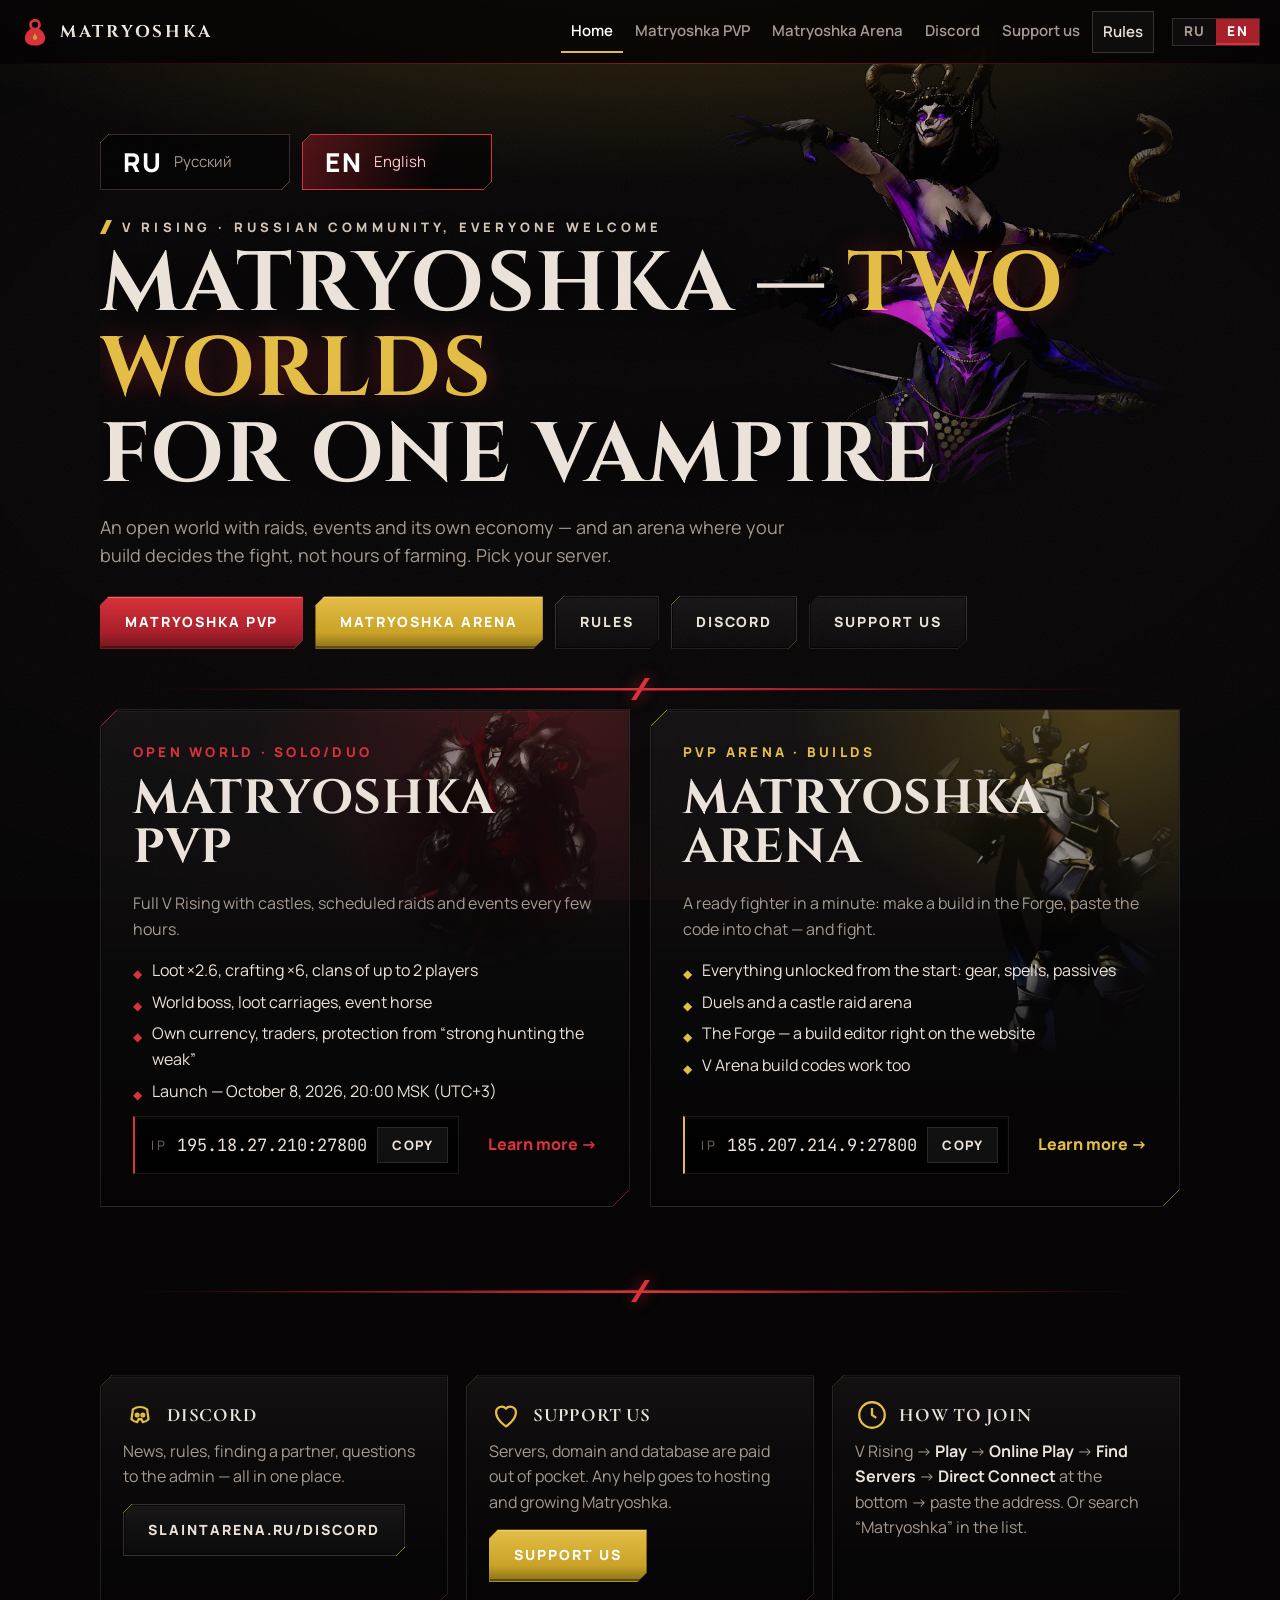
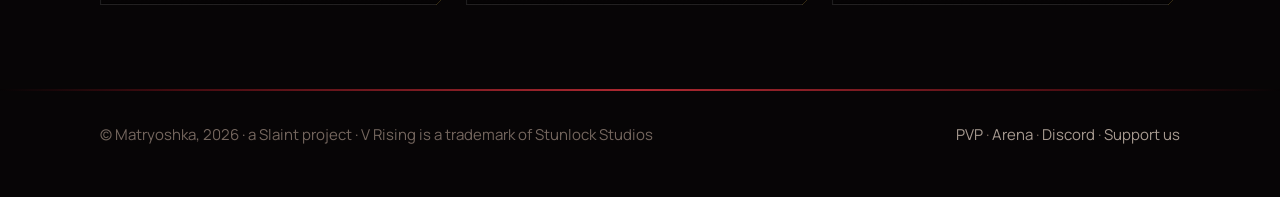
==== commit 38157f2a: "Брутальный облик v4, шрифт крупнее Co-Authored-By: Claude Opus 5.5 <noreply@anthropic.com>" ====
--- a/index.html
+++ b/index.html
@@ -12,7 +12,7 @@
 <link rel="alternate" hreflang="en" href="https://slaintarena.ru/en/">
 <link rel="preconnect" href="https://fonts.googleapis.com">
 <link rel="stylesheet" href="https://fonts.googleapis.com/css2?family=Cinzel:wght@700&family=Cormorant+Garamond:wght@600;700&family=Manrope:wght@400;600;700;800&family=JetBrains+Mono:wght@500&display=swap">
-<link rel="stylesheet" href="assets/site.css?v=20261007a">
+<link rel="stylesheet" href="assets/site.css?v=20261007c">
 </head>
 <body class="home">
 <svg width="0" height="0" style="position:absolute" aria-hidden="true">
@@ -121,6 +121,6 @@
     <span><a href="pvp/">PVP</a> · <a href="arena/">Arena</a> · <a href="discord/">Discord</a> · <a href="https://www.donationalerts.com/r/sla1nt" target="_blank" rel="noopener">Поддержать проект</a></span>
   </div>
 </footer>
-<script src="assets/site.js?v=20261007a"></script>
+<script src="assets/site.js?v=20261007c"></script>
 </body>
 </html>
--- a/assets/site.css
+++ b/assets/site.css
@@ -52,10 +52,10 @@
 .brand-mark{width:30px; height:30px; flex:none; --doll-drop:var(--gold)}
 .big-mark{--doll-drop:transparent}
 .brand-name{font-family:Cinzel,Georgia,serif; font-weight:700; letter-spacing:.16em; font-size:17px}
-.brand-sub{font-size:11px; letter-spacing:.24em; color:var(--hue-lit); text-transform:uppercase; margin-left:2px}
+.brand-sub{font-size:13px; letter-spacing:.24em; color:var(--hue-lit); text-transform:uppercase; margin-left:2px}
 .nav{display:flex; gap:4px; margin-left:auto; flex-wrap:wrap}
 .nav a{
-  color:var(--muted); padding:8px 12px; border-radius:var(--r); font-size:14px; font-weight:600;
+  color:var(--muted); padding:8px 12px; border-radius:var(--r); font-size:15px; font-weight:600;
   text-decoration:none; transition:color .15s, background .15s;
 }
 .nav a:hover{color:var(--text); background:var(--surface2)}
@@ -70,7 +70,7 @@
 h1{font-size:clamp(40px, 6vw, 68px); letter-spacing:.01em}
 h2{font-size:clamp(28px, 3.4vw, 38px); margin-bottom:6px}
 h3{font-size:22px; margin-bottom:4px}
-.kicker{font-size:12px; font-weight:700; letter-spacing:.26em; text-transform:uppercase; color:var(--hue-lit)}
+.kicker{font-size:13.5px; font-weight:700; letter-spacing:.26em; text-transform:uppercase; color:var(--hue-lit)}
 .lead{font-size:18px; color:var(--muted); max-width:720px}
 .muted{color:var(--muted)} .dim{color:var(--dim)}
 .mono{font-family:"JetBrains Mono",monospace}
@@ -138,12 +138,12 @@
   background:radial-gradient(90% 70% at 85% 0%, color-mix(in srgb, var(--hue) 30%, transparent), transparent 65%);
 }
 .project > *{position:relative}
-.project .tag{font-size:12px; font-weight:800; letter-spacing:.24em; text-transform:uppercase; color:var(--hue-lit)}
+.project .tag{font-size:13.5px; font-weight:800; letter-spacing:.24em; text-transform:uppercase; color:var(--hue-lit)}
 .project h2{font-size:clamp(34px, 4vw, 48px)}
 .project p{color:var(--muted); margin:0}
 .project ul{margin:4px 0 0; padding:0; list-style:none; display:grid; gap:6px}
 .project li{display:flex; gap:10px; color:var(--text)}
-.project li::before{content:"◆"; color:var(--hue-lit); font-size:10px; margin-top:6px}
+.project li::before{content:"◆"; color:var(--hue-lit); font-size:12px; margin-top:6px}
 .project .go{margin-top:auto; display:flex; align-items:center; justify-content:space-between; gap:12px; flex-wrap:wrap}
 .project .go span.more{font-weight:800; color:var(--hue-lit)}
 .big-mark{position:absolute; right:-30px; bottom:-30px; width:240px; height:240px; opacity:.07; color:var(--hue-lit)}
@@ -153,11 +153,11 @@
   display:flex; align-items:center; gap:10px; flex-wrap:wrap;
   background:var(--ground2); border:1px solid var(--line); border-radius:var(--r); padding:10px 12px;
 }
-.addr .label{font-size:11px; letter-spacing:.2em; text-transform:uppercase; color:var(--dim)}
+.addr .label{font-size:13px; letter-spacing:.2em; text-transform:uppercase; color:var(--dim)}
 .addr .ip{font-family:"JetBrains Mono",monospace; font-size:17px; color:var(--text)}
 .copy{
   margin-left:auto; background:var(--raised); border:1px solid var(--line); color:var(--text);
-  border-radius:var(--r); padding:6px 10px; font:600 13px Manrope,sans-serif; cursor:pointer;
+  border-radius:var(--r); padding:6px 10px; font:600 14.5px Manrope,sans-serif; cursor:pointer;
 }
 .copy:hover{border-color:var(--hue)}
 .copy.done{border-color:#4caf50; color:#9be29f}
@@ -166,7 +166,7 @@
 .facts{display:grid; grid-template-columns:repeat(auto-fit, minmax(150px, 1fr)); gap:12px}
 .fact{background:var(--surface); border:1px solid var(--line-soft); border-radius:var(--r); padding:14px 16px}
 .fact .v{font-family:"Cormorant Garamond",Georgia,serif; font-size:32px; font-weight:700; color:var(--hue-lit); line-height:1}
-.fact .k{font-size:13px; color:var(--muted); margin-top:6px}
+.fact .k{font-size:14.5px; color:var(--muted); margin-top:6px}
 
 /* --- шаги --- */
 .steps{counter-reset:s; display:grid; gap:12px}
@@ -182,11 +182,11 @@
 /* --- расписание --- */
 .sched{width:100%; border-collapse:collapse}
 .sched th, .sched td{text-align:left; padding:12px 14px; border-bottom:1px solid var(--line-soft); vertical-align:top}
-.sched th{font-size:12px; letter-spacing:.16em; text-transform:uppercase; color:var(--dim); font-weight:700}
+.sched th{font-size:13.5px; letter-spacing:.16em; text-transform:uppercase; color:var(--dim); font-weight:700}
 .sched td.t{font-family:"JetBrains Mono",monospace; white-space:nowrap; color:var(--text)}
 .sched .ev{font-weight:700}
-.sched .sub{color:var(--muted); font-size:14px}
-.chip{display:inline-block; font-family:"JetBrains Mono",monospace; font-size:13px; padding:2px 8px; margin:2px 4px 2px 0;
+.sched .sub{color:var(--muted); font-size:15px}
+.chip{display:inline-block; font-family:"JetBrains Mono",monospace; font-size:14.5px; padding:2px 8px; margin:2px 4px 2px 0;
   border:1px solid var(--line); border-radius:var(--r); background:var(--ground2); color:var(--text)}
 .chip.next{border-color:var(--hue-lit); color:var(--hue-lit); box-shadow:0 0 0 1px color-mix(in srgb, var(--hue) 40%, transparent)}
 .next-box{display:flex; align-items:center; gap:14px; flex-wrap:wrap; margin-bottom:16px}
@@ -200,7 +200,7 @@
 }
 .search:focus{outline:none; border-color:var(--hue)}
 .filter{background:var(--surface2); border:1px solid var(--line); color:var(--muted); border-radius:var(--r);
-  padding:8px 12px; font:600 13px Manrope,sans-serif; cursor:pointer}
+  padding:8px 12px; font:600 14.5px Manrope,sans-serif; cursor:pointer}
 .filter.on, .filter:hover{color:var(--text); border-color:var(--hue)}
 .cmds{display:grid; gap:10px}
 .cmd-group h3{margin:18px 0 10px; font-size:20px; color:var(--text)}
@@ -208,9 +208,9 @@
   display:grid; grid-template-columns:minmax(170px, 260px) 1fr; gap:16px; align-items:start;
   background:var(--surface); border:1px solid var(--line-soft); border-radius:var(--r); padding:12px 14px;
 }
-.cmd code{font-family:"JetBrains Mono",monospace; font-size:14px; color:var(--hue-lit); word-break:break-word}
+.cmd code{font-family:"JetBrains Mono",monospace; font-size:15px; color:var(--hue-lit); word-break:break-word}
 .cmd code .arg{color:var(--muted)}
-.cmd .al{display:block; font-size:12px; color:var(--dim); margin-top:3px}
+.cmd .al{display:block; font-size:13.5px; color:var(--dim); margin-top:3px}
 .cmd .d{color:var(--muted)}
 .cmd .d b{color:var(--text)}
 .cmd-empty{color:var(--dim); padding:16px 0; display:none}
@@ -218,12 +218,12 @@
 /* --- заметки --- */
 .note{border-left:3px solid var(--hue); background:var(--surface); padding:12px 16px; border-radius:0 var(--r) var(--r) 0; color:var(--muted)}
 .note b{color:var(--text)}
-.badge{display:inline-block; font-size:11px; font-weight:800; letter-spacing:.14em; text-transform:uppercase;
+.badge{display:inline-block; font-size:13px; font-weight:800; letter-spacing:.14em; text-transform:uppercase;
   padding:3px 8px; border-radius:var(--r); border:1px solid var(--hue); color:var(--hue-lit); vertical-align:middle}
 .badge.soon{border-color:var(--line); color:var(--dim)}
 
 /* --- подвал --- */
-.foot{border-top:1px solid var(--line-soft); padding:34px 0 50px; color:var(--dim); font-size:14px; position:relative; z-index:1}
+.foot{border-top:1px solid var(--line-soft); padding:34px 0 50px; color:var(--dim); font-size:15px; position:relative; z-index:1}
 .foot .wrap{display:flex; gap:18px; flex-wrap:wrap; align-items:center; justify-content:space-between}
 .foot a{color:var(--muted)}
 
@@ -252,7 +252,7 @@
 
 /* Язык (06.10): переключатель в шапке и крупный выбор на главной. */
 .lang-sw{display:inline-flex; flex:none; border:1px solid var(--line); border-radius:999px; overflow:hidden; background:var(--surface)}
-.lang-sw a{padding:6px 11px; font:800 12px/1 Manrope,sans-serif; letter-spacing:.1em; color:var(--muted); text-decoration:none!important}
+.lang-sw a{padding:6px 11px; font:800 13.5px/1 Manrope,sans-serif; letter-spacing:.1em; color:var(--muted); text-decoration:none!important}
 .lang-sw a:hover{color:var(--text)}
 .lang-sw a.on{background:var(--blood); color:#fff}
 .lang-big{display:flex; gap:12px; flex-wrap:wrap; margin-top:26px}
@@ -261,7 +261,7 @@
 .lang-big a:hover{border-color:var(--blood-lit); transform:translateY(-2px)}
 .lang-big a.on{border-color:var(--blood-lit); background:linear-gradient(110deg,rgba(168,32,42,.35),var(--surface) 70%)}
 .lang-big b{font:800 26px/1 Manrope,sans-serif; letter-spacing:.06em; color:#fff}
-.lang-big span{font-size:14px; color:var(--muted)}
+.lang-big span{font-size:15px; color:var(--muted)}
 .lang-big a.on span{color:#ffc9cc}
 @media (max-width: 760px){
   .top .wrap{gap:10px}
@@ -359,7 +359,7 @@
 
 /* страница правил */
 .rules-tabs{display:flex; gap:8px; flex-wrap:wrap; margin:6px 0 28px}
-.rules-tabs a{padding:9px 16px; border-radius:999px; border:1px solid var(--edge); background:var(--glass); color:var(--muted); font-weight:700; font-size:14px}
+.rules-tabs a{padding:9px 16px; border-radius:999px; border:1px solid var(--edge); background:var(--glass); color:var(--muted); font-weight:700; font-size:15px}
 .rules-tabs a:hover{color:#fff; border-color:var(--hue); text-decoration:none}
 .yn{display:grid; grid-template-columns:1fr 1fr; gap:18px}
 .yn .card h3{font-family:Manrope,sans-serif; font-size:15px; font-weight:800; letter-spacing:.14em; text-transform:uppercase}
@@ -369,8 +369,8 @@
 .yn li{display:grid; grid-template-columns:22px 1fr; gap:8px; color:var(--text)}
 .yn .yes li::before{content:"✓"; color:#7ee08a; font-weight:800}
 .yn .no li::before{content:"✕"; color:#ff6b72; font-weight:800}
-.yn li small{display:block; color:var(--muted); font-size:13.5px}
-.draft{display:inline-block; font-size:11px; font-weight:800; letter-spacing:.14em; text-transform:uppercase; padding:4px 10px;
+.yn li small{display:block; color:var(--muted); font-size:15px}
+.draft{display:inline-block; font-size:13px; font-weight:800; letter-spacing:.14em; text-transform:uppercase; padding:4px 10px;
   border-radius:999px; border:1px dashed var(--line); color:var(--dim)}
 .rule-list{counter-reset:r; display:grid; gap:12px}
 .rule-list .card{display:grid; grid-template-columns:44px 1fr; gap:14px; align-items:start; counter-increment:r}
@@ -391,16 +391,16 @@
 /* команды плотнее (06.10): меньше отступы, псевдоним в строку с командой, логистика — строками */
 .cmd{padding:10px 14px}
 .cmd .al{display:inline; margin-left:8px}
-.cmd .d{font-size:14.5px; line-height:1.45}
+.cmd .d{font-size:15.5px; line-height:1.45}
 .cmd-group.wide{grid-column:1 / -1}
 .cmd-mini{display:grid; grid-template-columns:repeat(2, minmax(0,1fr)); gap:6px 14px}
 .cmd.row{display:flex; gap:12px; align-items:baseline; padding:8px 14px}
 .cmd.row code{flex:none; min-width:112px}
-.cmd.row .d{font-size:14px}
+.cmd.row .d{font-size:15px}
 @media (max-width: 900px){ .cmd-mini{grid-template-columns:1fr} .cmd.row{flex-wrap:wrap} }
 
 /* Значок события на карте игры (06.10) */
-.mapic{display:inline-flex; align-self:flex-start; align-items:center; gap:6px; font-size:12.5px; color:var(--muted); background:rgba(0,0,0,.3); border:1px solid var(--edge); border-radius:999px; padding:3px 11px}
+.mapic{display:inline-flex; align-self:flex-start; align-items:center; gap:6px; font-size:14px; color:var(--muted); background:rgba(0,0,0,.3); border:1px solid var(--edge); border-radius:999px; padding:3px 11px}
 .mapic b{color:var(--text)}
 /* Правила (06.10): пункты в две колонки на широком экране */
 @media (min-width: 901px){ .rule-list{grid-template-columns:repeat(2, minmax(0,1fr))} }
@@ -435,7 +435,7 @@
 .nav{flex-wrap:nowrap; gap:2px}
 .nav a{white-space:nowrap}
 @media (min-width: 1081px) and (max-width: 1320px){
-  .nav a{padding:8px 10px; font-size:13.5px}
+  .nav a{padding:8px 10px; font-size:15px}
 }
 .brand-name{background:linear-gradient(180deg, #fff 10%, #d6c4ad 95%); -webkit-background-clip:text; background-clip:text; color:transparent}
 .burger{border-color:var(--edge); border-radius:999px; padding:6px 13px; background:var(--glass)}
@@ -444,7 +444,7 @@
 .top.compact .nav{display:none; position:absolute; top:64px; left:0; right:0; flex-direction:column; gap:0;
   background:rgba(10,7,8,.98); border-bottom:1px solid var(--line); padding:8px 16px 14px}
 .top.compact .nav.open{display:flex}
-.top.compact .nav a{padding:12px 8px; font-size:14px}
+.top.compact .nav a{padding:12px 8px; font-size:15px}
 .top.compact .nav.open, .nav.open{background:linear-gradient(180deg, #0e0a0b, #080607); box-shadow:0 24px 50px rgba(0,0,0,.55)}
 
 /* --- разделы: тонкая линия-разделитель, спокойные заголовки --- */
@@ -453,7 +453,7 @@
 main section.hero2::before{display:none}
 .sec-head h2{margin-top:10px; text-wrap:balance}
 .sec-head p{line-height:1.65}
-.kicker{letter-spacing:.3em; font-size:11.5px}
+.kicker{letter-spacing:.3em; font-size:13px}
 .kicker::before{width:28px; height:1px; box-shadow:0 0 8px var(--hue-lit)}
 .lead{text-wrap:pretty}
 
@@ -565,3 +565,213 @@
   body.pvp .next-hot{padding:22px}
   .kicker{letter-spacing:.2em}
 }
+
+/* ===========================================================================
+   Облик v4 «брутальнее» (07.10.2026, Алексей: «простовато»).
+   Кованое железо вместо стекла: срезанные углы с красной/золотой кромкой на срезе,
+   двойная рамка (светлая снаружи, чёрная внутри), прописные заголовки, римские
+   номера разделов, разделитель-клинок с косым надрезом, угловатые кнопки и метки.
+   Срез угла — clip-path; линия на срезе — ::after с двумя диагональными градиентами
+   (7,07px = срез 10px / √2 — от размера блока не зависит).
+=========================================================================== */
+:root{
+  --ground:#070506; --ground2:#040303; --surface:#100b0d;
+  --edge:rgba(255,255,255,.1);
+  --iron:linear-gradient(180deg, rgba(255,255,255,.05), rgba(255,255,255,.018) 38%, rgba(0,0,0,.22));
+  --frame:inset 0 0 0 1px rgba(0,0,0,.6), inset 0 1px 0 1px rgba(255,255,255,.04);
+}
+body{--cut-c:var(--hue-lit); --cut-d:color-mix(in srgb, var(--hue) 55%, #000);
+  --blade:linear-gradient(90deg, transparent, var(--cut-d) 14%, var(--cut-c) 50%, var(--cut-d) 86%, transparent);
+}
+body.home{--cut-c:var(--blood-lit); --cut-d:rgba(90,14,20,.95)}
+body{background:var(--ground)}
+body::before{
+  background:
+    radial-gradient(110% 55% at 50% -12%, color-mix(in srgb, var(--hue) 30%, transparent), transparent 60%),
+    radial-gradient(90% 55% at 50% 120%, rgba(120,14,22,.12), transparent 60%),
+    radial-gradient(130% 95% at 50% 45%, transparent 40%, rgba(0,0,0,.78));
+}
+body::after{opacity:.075}
+
+/* --- срезанные углы --- */
+.card, .fact, .project, .btn, .lang-big a, body.pvp .next-hot, body.pvp .open-start div{
+  --cut:12px; border-radius:0;
+  clip-path:polygon(var(--cut) 0, 100% 0, 100% calc(100% - var(--cut)), calc(100% - var(--cut)) 100%, 0 100%, 0 var(--cut));
+}
+.btn, .lang-big a{--cut:9px}
+.project, body.pvp .next-hot{--cut:18px}
+.fact, .btn, .lang-big a, body.pvp .open-start div{position:relative}
+.card::after, .fact::after, .project::after, .btn::after, .lang-big a::after, body.pvp .next-hot::after, body.pvp .open-start div::after{
+  content:""; display:block; position:absolute; inset:-1px; width:auto; height:auto; border:0; opacity:1; pointer-events:none; z-index:2;
+  --cc:color-mix(in srgb, var(--hue-lit) 75%, transparent); --k:calc(var(--cut) * .7071);
+  background:
+    linear-gradient(135deg, transparent calc(var(--k) - 1.2px), var(--cc) calc(var(--k) - 1.2px), var(--cc) calc(var(--k) + .4px), transparent calc(var(--k) + .4px)),
+    linear-gradient(-45deg, transparent calc(var(--k) - 1.2px), var(--cc) calc(var(--k) - 1.2px), var(--cc) calc(var(--k) + .4px), transparent calc(var(--k) + .4px));
+  transition:none;
+}
+.btn.main::after{--cc:rgba(255,255,255,.35)}
+body.pvp .open-start div::after{--cc:rgba(255,200,61,.7)}
+
+/* --- кованая карточка: тёмный металл, двойная рамка; наведение — вспышка кромки, без подъёма --- */
+.card{background:var(--iron); border-color:var(--edge); box-shadow:var(--frame)}
+.fact{background:var(--iron); border-color:var(--edge); box-shadow:var(--frame)}
+@media (hover:hover){
+  .card:hover{transform:none; border-color:color-mix(in srgb, var(--hue-lit) 65%, transparent);
+    box-shadow:inset 0 0 0 1px rgba(0,0,0,.6), inset 0 2px 0 0 color-mix(in srgb, var(--hue-lit) 80%, transparent), inset 0 0 30px color-mix(in srgb, var(--hue) 12%, transparent)}
+  .card:hover::after, .project:hover::after{--cc:var(--hue-lit)}
+}
+
+/* --- заголовки: прописные, крупнее, плотнее; латиница — Cinzel, кириллица — Cormorant --- */
+h1, h2{font-family:Cinzel, "Cormorant Garamond", Georgia, serif; text-transform:uppercase; letter-spacing:.015em; line-height:1.02}
+h1{font-size:clamp(40px, 6.6vw, 84px)}
+h2{font-size:clamp(30px, 4vw, 50px)}
+h3{text-transform:uppercase; letter-spacing:.04em}
+.card h3, .cmd-group h3{font-size:19px}
+body.pvp .feat .card h3, body.pvp .pv .card h3, body.pvp .ev2 h3, body.pvp .econ h3{font-size:20px}
+.rule-list .card h3{font-size:18px}
+h1 .accent, h2 .accent{color:var(--blood-lit); text-shadow:0 0 1px rgba(0,0,0,.8), 0 0 26px rgba(216,50,60,.35)}
+body.arena h1 .accent, body.arena h2 .accent, .hero h1 .accent{color:var(--hue-lit)}
+.hero h1{text-shadow:0 6px 40px rgba(0,0,0,.85)}
+
+/* метка над заголовком — гравировка с косой красной насечкой */
+.kicker{color:#d8c9ba; font-weight:800; letter-spacing:.32em}
+.kicker::before{width:12px; height:14px; border-radius:0; background:var(--hue-lit); box-shadow:0 0 12px color-mix(in srgb, var(--hue-lit) 60%, transparent);
+  clip-path:polygon(55% 0, 100% 0, 45% 100%, 0 100%)}
+/* под заголовком раздела — клинок */
+.sec-head h2::after{content:""; display:block; width:64px; height:4px; margin-top:16px; background:var(--hue-lit);
+  clip-path:polygon(5px 0, 100% 0, calc(100% - 5px) 100%, 0 100%)}
+/* римский номер раздела — крупный контур за заголовком */
+main{counter-reset:sec}
+.sec-head{counter-increment:sec; position:relative; z-index:0}
+.sec-head::after{content:counter(sec, upper-roman); position:absolute; right:0; top:50%; transform:translateY(-50%); z-index:-1; pointer-events:none;
+  font:700 clamp(84px, 13vw, 190px)/1 Cinzel, Georgia, serif; letter-spacing:.02em; color:transparent;
+  -webkit-text-stroke:1px rgba(255,255,255,.075); text-stroke:1px rgba(255,255,255,.075)}
+
+/* --- разделитель разделов: клинок с косым надрезом --- */
+section{padding:84px 0}
+main section + section::before{left:0; right:0; top:-1px; height:3px; opacity:1; background:var(--blade);
+  clip-path:polygon(0 50%, 50% 0, 100% 50%, 50% 100%)}
+main section + section::after{content:""; position:absolute; top:-11px; left:50%; width:5px; height:22px; margin-left:-2px; pointer-events:none;
+  background:var(--cut-c); transform:skewX(-32deg); box-shadow:0 0 14px color-mix(in srgb, var(--cut-c) 70%, transparent)}
+main section.hero2::after, main section.hero2::before{display:none}
+.foot::before{height:2px; background:var(--blade); opacity:.8}
+.top{background:rgba(5,3,4,.86)}
+.top.scrolled{background:rgba(5,3,4,.95)}
+.top::after{background:var(--blade); opacity:.55}
+
+/* --- шапка: угловатые пункты --- */
+.nav a{border-radius:0}
+.nav a.on{background:none; box-shadow:inset 0 -2px 0 var(--hue-lit)}
+.nav a.rules-link{border-color:rgba(255,255,255,.16); background:rgba(255,255,255,.03)}
+.nav a.rules-link:hover{border-color:var(--hue-lit)}
+.burger, .lang-sw{border-radius:0}
+.lang-sw a.on{background:var(--blood); box-shadow:inset 0 -2px 0 var(--blood-lit)}
+
+/* --- кнопки: угловатые, прописные; наведение — красная кромка, не подъём --- */
+.btn{text-transform:uppercase; letter-spacing:.14em; font-size:14px; font-weight:800; padding:14px 24px;
+  background:linear-gradient(180deg, rgba(255,255,255,.06), rgba(255,255,255,.02)); border-color:rgba(255,255,255,.14); box-shadow:inset 0 0 0 1px rgba(0,0,0,.55)}
+.btn.main{background:linear-gradient(180deg, var(--hue-lit), var(--hue) 70%, color-mix(in srgb, var(--hue) 70%, #000));
+  box-shadow:inset 0 1px 0 rgba(255,255,255,.3), inset 0 -2px 0 rgba(0,0,0,.35)}
+@media (hover:hover){
+  .btn:hover{transform:none; border-color:var(--hue-lit); box-shadow:inset 0 0 0 1px var(--hue-lit), inset 0 0 22px color-mix(in srgb, var(--hue) 40%, transparent)}
+  .btn.main:hover{filter:brightness(1.12); box-shadow:inset 0 1px 0 rgba(255,255,255,.35), inset 0 0 0 1px rgba(255,255,255,.25)}
+  .btn:hover::after{--cc:var(--hue-lit)}
+}
+.btn:active{transform:translateY(1px)}
+
+/* --- метки, чипы, поля: прямые углы --- */
+.chip, .tag, .badge, .draft, .mapic, .copy, .filter, .search, .rules-tabs a, .addr,
+body.pvp .mini span, body.pvp .goods span, body.pvp .flow span, #map .mp-layer, #map .mp-box, .cmd, .note, .step::before, .rule-list .card::before{border-radius:0}
+body.pvp .tag{border-radius:0; letter-spacing:.16em; background:rgba(0,0,0,.45)}
+.copy, .filter{text-transform:uppercase; letter-spacing:.1em; font-size:13px; font-weight:800}
+.copy{padding:8px 14px}
+.addr{background:rgba(0,0,0,.5); border-color:var(--edge); border-left:2px solid var(--hue-lit); box-shadow:var(--frame)}
+.search{background:rgba(0,0,0,.5)}
+.search:focus{border-color:var(--hue-lit); box-shadow:inset 0 0 0 1px var(--hue-lit)}
+.filter.on{background:color-mix(in srgb, var(--hue) 22%, transparent); border-color:var(--hue-lit); color:#fff}
+.cmd{background:var(--iron); border-color:var(--edge); border-left:2px solid color-mix(in srgb, var(--hue-lit) 35%, transparent); box-shadow:var(--frame)}
+@media (hover:hover){ .cmd:hover{border-color:var(--edge); border-left-color:var(--hue-lit)} }
+.chip.next{background:color-mix(in srgb, var(--hue) 25%, transparent)}
+.step::before{background:rgba(0,0,0,.4); box-shadow:var(--frame)}
+
+/* --- главная: проекты и выбор языка --- */
+.project{background:linear-gradient(180deg, rgba(255,255,255,.045), rgba(0,0,0,.25)); border-color:var(--edge); box-shadow:var(--frame)}
+.project .p-art{width:54%; opacity:.5}
+.project:hover .p-art{opacity:.7}
+.lang-big a{background:rgba(0,0,0,.45)}
+.lang-big a.on{background:linear-gradient(110deg, rgba(168,32,42,.45), rgba(0,0,0,.45) 70%)}
+.hero-art{width:min(56%, 700px); right:-5%; top:-56px; opacity:.72;
+  -webkit-mask-image:radial-gradient(62% 64% at 52% 42%, #000 38%, transparent 80%); mask-image:radial-gradient(62% 64% at 52% 42%, #000 38%, transparent 80%)}
+
+/* ---------------------------------------------------------------------------
+   PVP, v4.
+--------------------------------------------------------------------------- */
+body.pvp .hero2{padding-top:40px; gap:28px}
+body.pvp .hero2 h1{margin:10px 0 14px}
+body.pvp .open-start div{background:linear-gradient(90deg, rgba(255,200,61,.1), rgba(0,0,0,.3) 70%); box-shadow:var(--frame)}
+
+/* карта: рамка с золотыми скобами по углам */
+#map .mp-box{position:relative; box-shadow:var(--frame), 0 24px 60px rgba(0,0,0,.55)}
+#map .mp-box::after{content:""; position:absolute; inset:0; pointer-events:none; z-index:1; --sc:rgba(216,50,60,.9);
+  background:
+    linear-gradient(var(--sc), var(--sc)) 0 0 / 22px 2px no-repeat, linear-gradient(var(--sc), var(--sc)) 0 0 / 2px 22px no-repeat,
+    linear-gradient(var(--sc), var(--sc)) 100% 0 / 22px 2px no-repeat, linear-gradient(var(--sc), var(--sc)) 100% 0 / 2px 22px no-repeat,
+    linear-gradient(var(--sc), var(--sc)) 0 100% / 22px 2px no-repeat, linear-gradient(var(--sc), var(--sc)) 0 100% / 2px 22px no-repeat,
+    linear-gradient(var(--sc), var(--sc)) 100% 100% / 22px 2px no-repeat, linear-gradient(var(--sc), var(--sc)) 100% 100% / 2px 22px no-repeat}
+#map .mp-layer{background:rgba(0,0,0,.4)}
+
+/* карточка вайпа: арт крупнее и уходит за край, цифры отсчёта — монументом */
+body.pvp .wipe{--cut:18px; padding:30px 30px 26px; background:radial-gradient(120% 140% at 100% 0, rgba(200,30,45,.3), transparent 60%), linear-gradient(180deg, #160c0e, #0a0607)}
+body.pvp .wipe-art{height:185%; top:-70px; right:-110px; opacity:.5}
+body.pvp .wipe .date{font-size:54px; letter-spacing:.005em; text-shadow:0 4px 24px rgba(0,0,0,.9)}
+body.pvp .wipe .day{color:#cbbdb2; text-shadow:0 1px 10px rgba(0,0,0,.9)}
+body.pvp .wipe #countdown{flex-wrap:wrap; align-items:center; gap:6px 10px; margin-top:16px}
+body.pvp .wipe #countdown .cd-l{font:800 13px/1 Manrope, sans-serif; letter-spacing:.22em; text-transform:uppercase; color:#ff8a90}
+body.pvp .wipe #countdown .cd-t{flex-basis:100%; font:500 46px/1 "JetBrains Mono", monospace; color:#fff; letter-spacing:-.01em;
+  -webkit-text-stroke:1px #fff; text-shadow:0 0 22px rgba(255,50,62,.6); font-variant-numeric:tabular-nums}
+
+/* дорога: ромбы вместо точек, прямые углы, скобы на углах остановки */
+body.pvp .road:before{width:2px; left:7px}
+body.pvp .stop{border-radius:0; background:var(--iron); box-shadow:var(--frame)}
+body.pvp .stop:before{border-radius:0; transform:rotate(45deg)}
+body.pvp .stop::after{content:""; position:absolute; inset:-1px; pointer-events:none; --sc:rgba(216,50,60,.85);
+  background:
+    linear-gradient(var(--sc), var(--sc)) 0 0 / 16px 2px no-repeat, linear-gradient(var(--sc), var(--sc)) 0 0 / 2px 16px no-repeat,
+    linear-gradient(var(--sc), var(--sc)) 100% 100% / 16px 2px no-repeat, linear-gradient(var(--sc), var(--sc)) 100% 100% / 2px 16px no-repeat}
+body.pvp .stop.key{background:linear-gradient(90deg, rgba(255,200,61,.1), rgba(0,0,0,.2) 55%)}
+body.pvp .stop.key::after{--sc:#ffc83d}
+body.pvp .stop.kit{background:linear-gradient(90deg, rgba(80,200,120,.09), rgba(0,0,0,.2) 55%)}
+body.pvp .stop.kit::after{--sc:#5fd38a}
+body.pvp .stop .t{font-size:44px}
+
+/* боссы — трофеи в квадратной рамке */
+body.pvp .bosses{gap:16px}
+body.pvp .boss{width:90px; font-weight:700; letter-spacing:.02em}
+body.pvp .boss img{width:80px; height:80px; border-radius:0; padding:3px; border:1px solid #a3242e; background:#0b0708;
+  outline:1px solid rgba(216,50,60,.3); outline-offset:3px; margin-bottom:9px; box-shadow:0 8px 20px rgba(0,0,0,.6)}
+body.pvp .boss.fin img{border-color:#ffc83d; outline-color:rgba(255,200,61,.4); box-shadow:0 0 18px rgba(255,200,61,.22)}
+body.pvp .feat .ico{border-radius:0; padding:2px; outline:1px solid rgba(216,50,60,.3); outline-offset:3px; margin:3px 3px 8px 14px}
+
+/* экономика, ивенты */
+body.pvp .spend{background:radial-gradient(90% 110% at 100% 0, rgba(255,200,61,.12), transparent 60%), var(--iron)}
+body.pvp .spend::after, body.pvp .art-deal{--cc:#ffc83d}
+body.pvp .art-deal{border-radius:0; border-left:2px solid #ffc83d}
+body.pvp .er .v{font-size:32px}
+body.pvp .er .v.sm{font-size:21px}
+body.pvp .next-hot{background:radial-gradient(80% 140% at 0% 0%, rgba(168,32,42,.5), transparent 60%), linear-gradient(110deg, #22080c, #0f0809 60%, #0a0708);
+  box-shadow:var(--frame)}
+body.pvp .next-hot::after{left:-1px; right:-1px; height:auto; opacity:1; --cc:#ff4b55}
+body.pvp .next-hot .n{text-transform:uppercase; font-family:Cinzel, "Cormorant Garamond", serif; letter-spacing:.01em}
+body.pvp .next-hot .cd{-webkit-text-stroke:1px #fff}
+body.pvp .feat .wide{background:radial-gradient(90% 120% at 0 0, rgba(200,30,45,.2), transparent 60%), var(--iron)}
+
+@media (max-width: 760px){
+  section{padding:60px 0}
+  .sec-head::after{font-size:84px; top:0; transform:none; -webkit-text-stroke-color:rgba(255,255,255,.06)}
+  body.pvp .wipe{padding:24px 22px}
+  body.pvp .wipe .date{font-size:42px}
+  body.pvp .wipe #countdown{font-size:inherit}
+  body.pvp .wipe #countdown .cd-t{font-size:34px}
+  body.pvp .stop .t{font-size:36px}
+  .btn{padding:13px 18px; letter-spacing:.1em}
+}
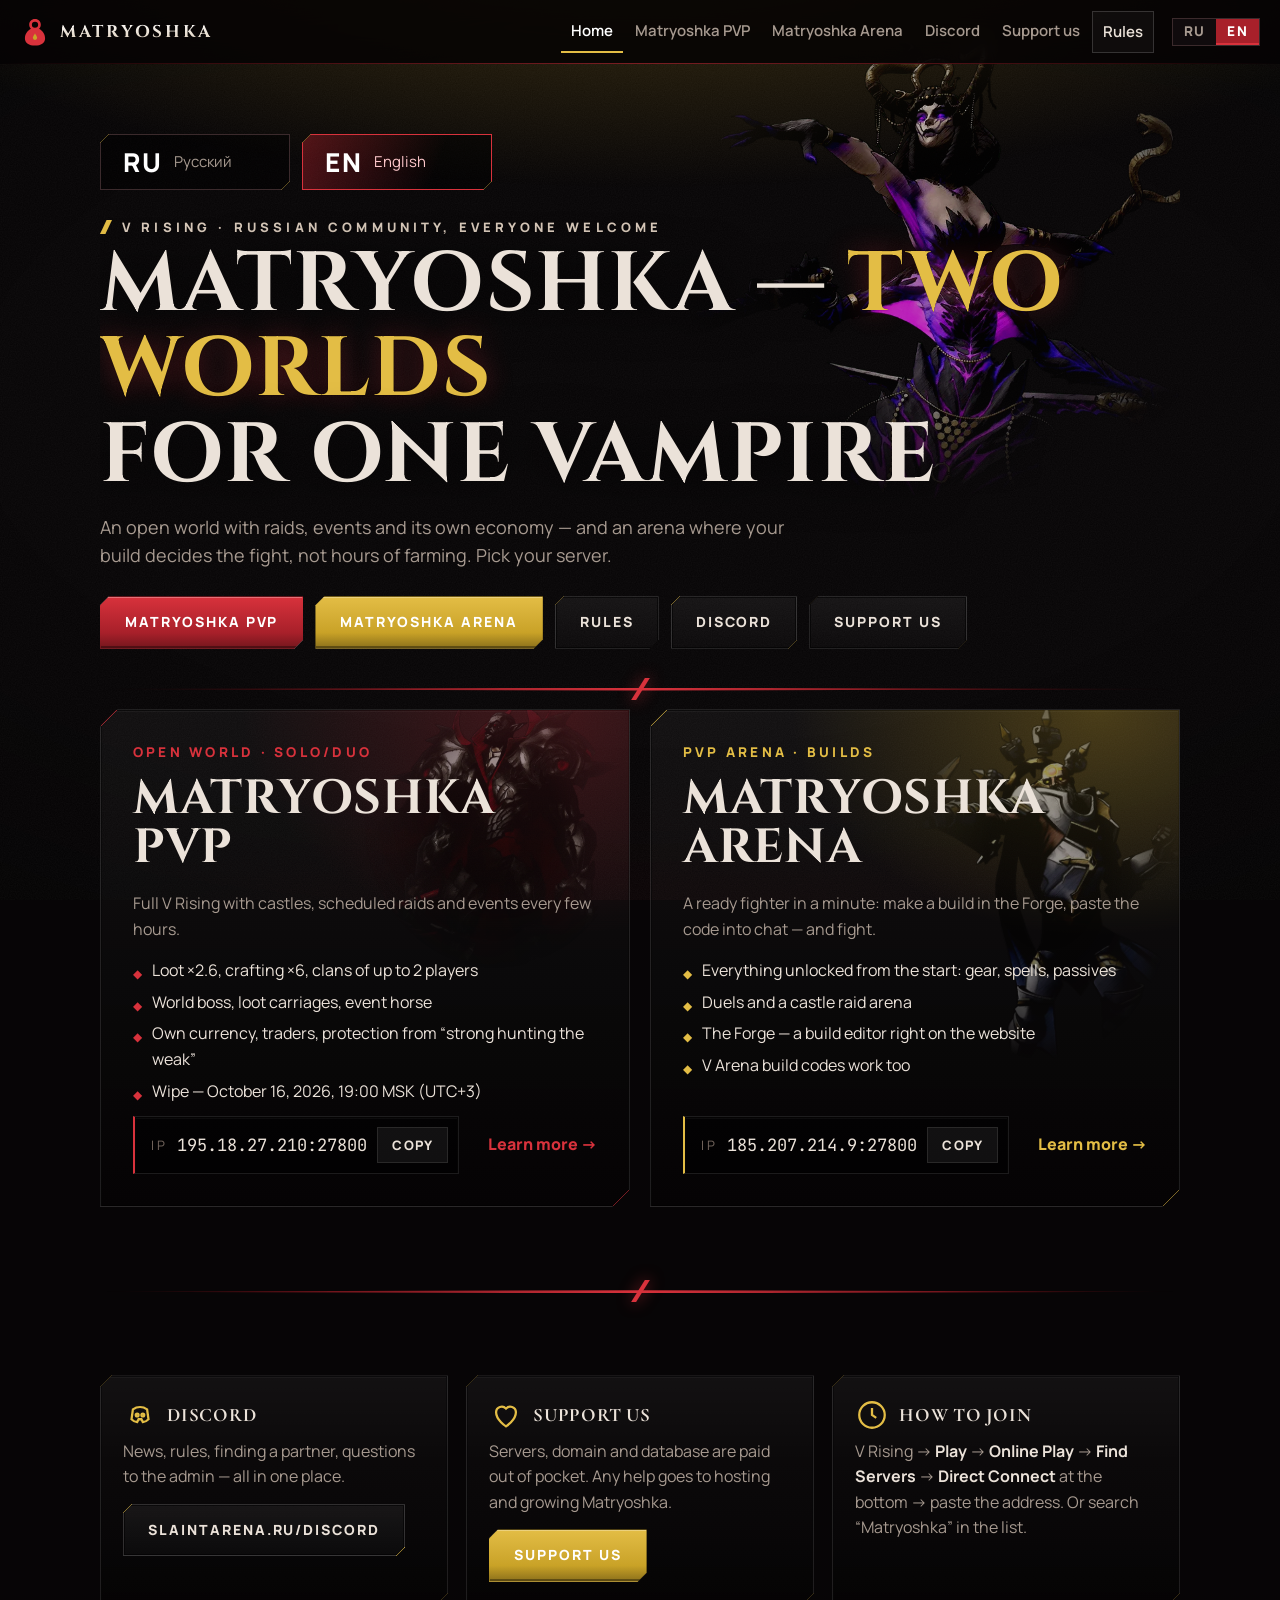
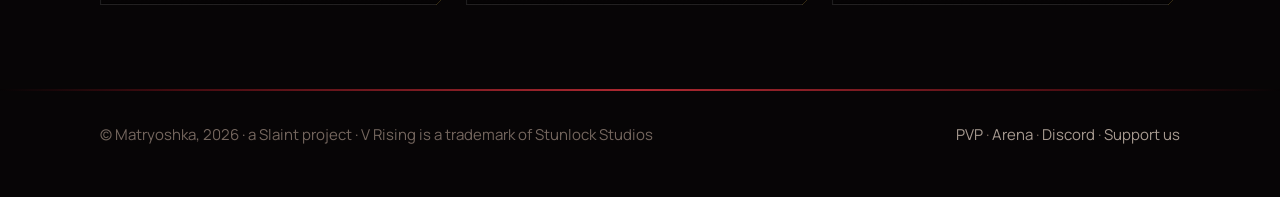
==== commit db6ed272: "Вайп пт 16.10 19:00 МСК: дата, отсчёт, расписание открытия" ====
--- a/index.html
+++ b/index.html
@@ -67,7 +67,7 @@
             <li>Добыча ×2,6, крафт ×6, кланы до 2 игроков</li>
             <li>Мировой босс, повозки с добычей, ивент-лошадь</li>
             <li>Своя валюта, торговцы, защита от «сильных за слабыми»</li>
-            <li>Старт — 8 октября 2026, 20:00 МСК</li>
+            <li>Вайп — 16 октября 2026, 19:00 МСК</li>
           </ul>
           <div class="go">
             <div class="addr" onclick="event.preventDefault()"><span class="label">IP</span><span class="ip">195.18.27.210:27800</span><button class="copy" data-copy="195.18.27.210:27800">Копировать</button></div>
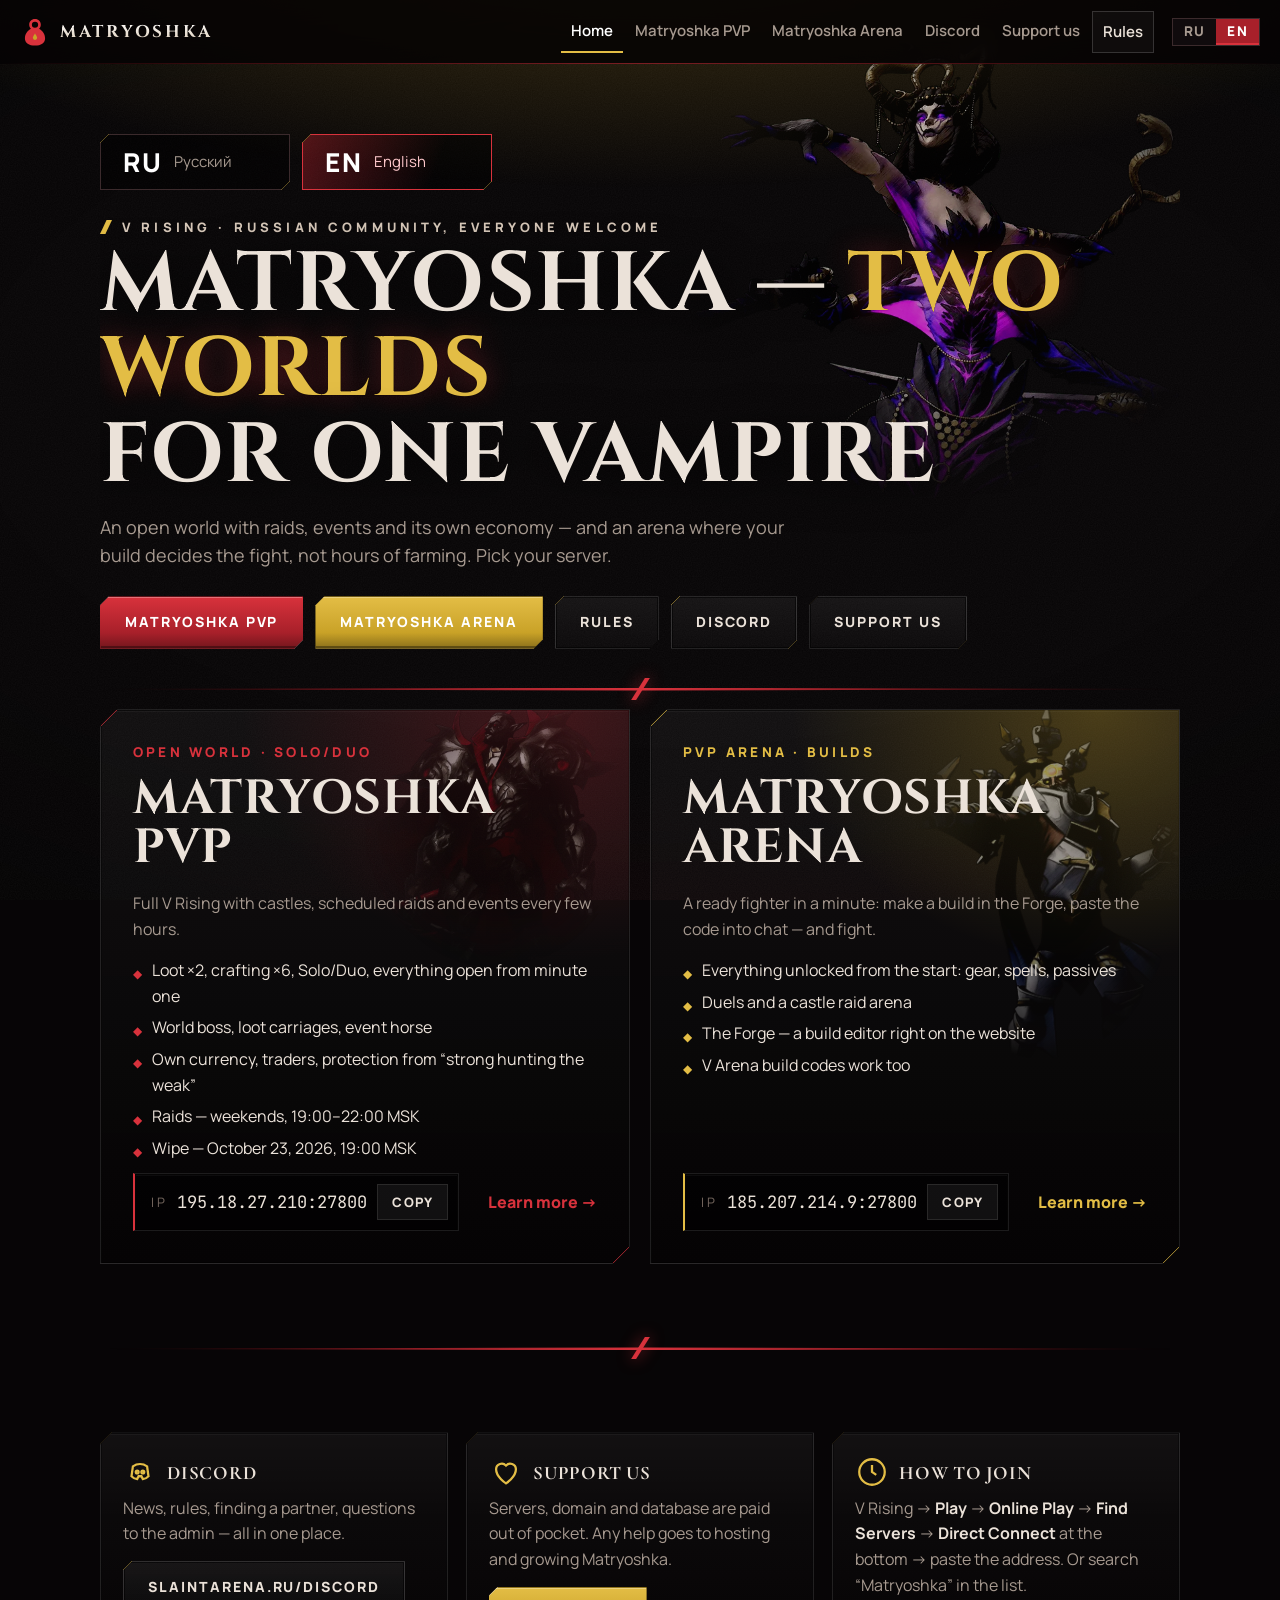
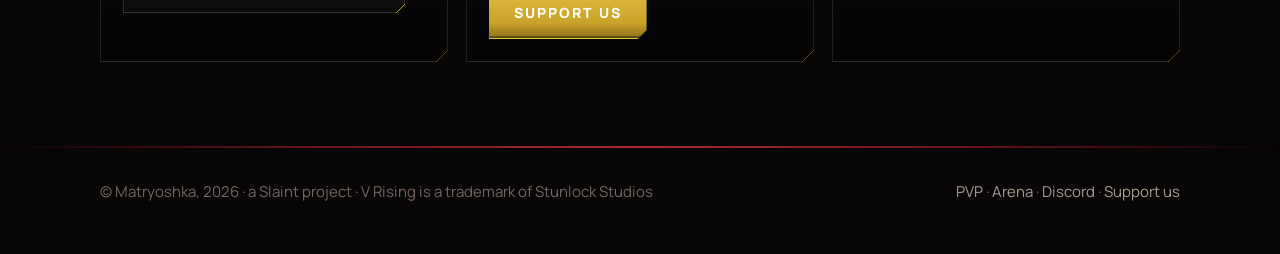
==== commit e4290200: "Вайп 23.10: всё открыто, рейды по выходным, новые правила" ====
--- a/index.html
+++ b/index.html
@@ -64,10 +64,11 @@
           <h2>Матрёшка PVP</h2>
           <p>Полный V Rising с замками, рейдами по расписанию и ивентами каждые несколько часов.</p>
           <ul>
-            <li>Добыча ×2,6, крафт ×6, кланы до 2 игроков</li>
+            <li>Добыча ×2, крафт ×6, Solo/Duo, всё открыто с первой минуты</li>
             <li>Мировой босс, повозки с добычей, ивент-лошадь</li>
             <li>Своя валюта, торговцы, защита от «сильных за слабыми»</li>
-            <li>Вайп — 16 октября 2026, 19:00 МСК</li>
+            <li>Рейды — по выходным, 19:00–22:00 МСК</li>
+            <li>Вайп — 23 октября 2026, 19:00 МСК</li>
           </ul>
           <div class="go">
             <div class="addr" onclick="event.preventDefault()"><span class="label">IP</span><span class="ip">195.18.27.210:27800</span><button class="copy" data-copy="195.18.27.210:27800">Копировать</button></div>
